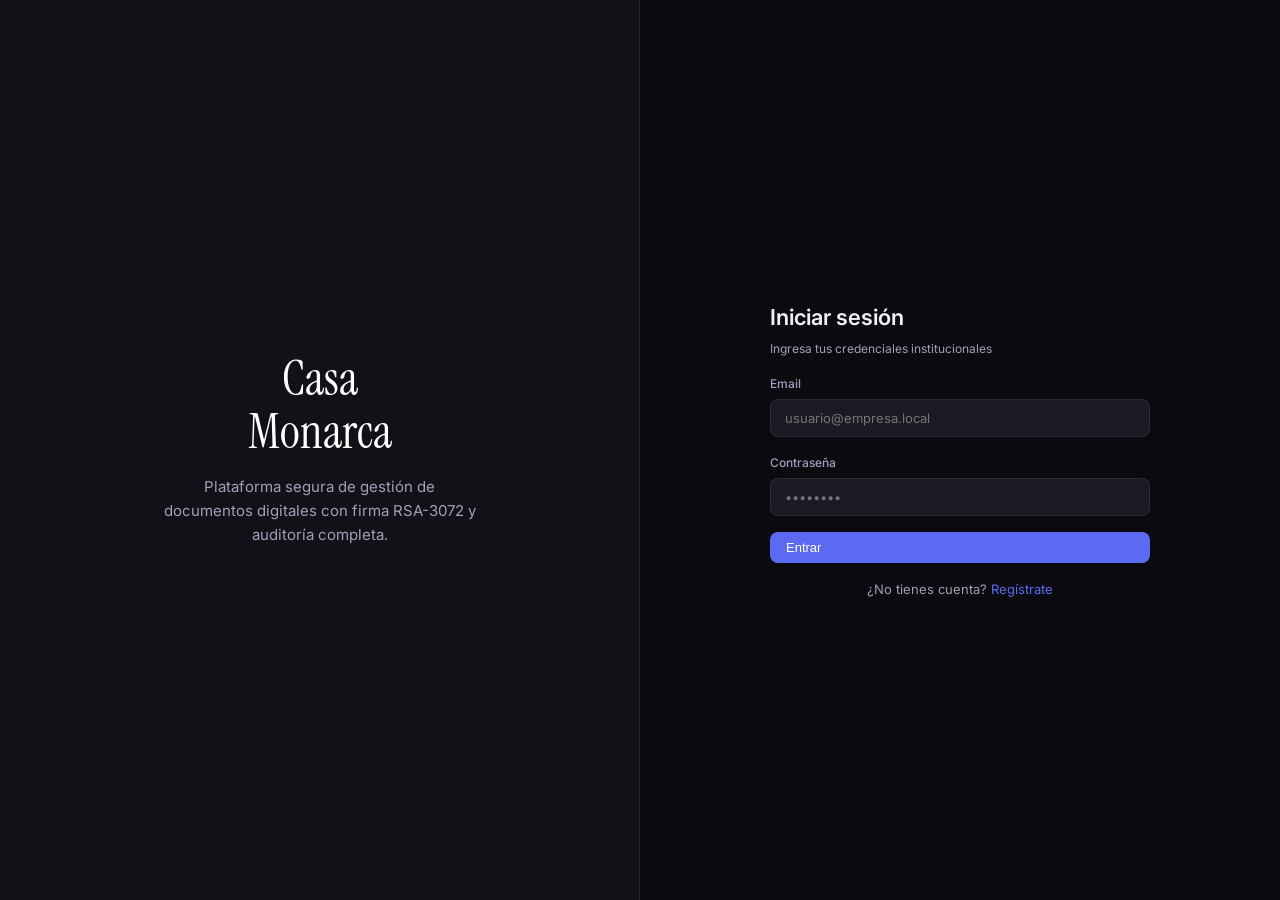
==== frontend/dashboard.html @ 6facdf74 "Initial commit: Casa Monarca v2 MVP - PHP 8.2 + MySQL + Docker + RSA-3072" ====
<!DOCTYPE html>
<html lang="es">
<head>
  <meta charset="UTF-8" />
  <meta name="viewport" content="width=device-width, initial-scale=1.0" />
  <title>Casa Monarca — Dashboard</title>
  <link rel="stylesheet" href="css/styles.css" />
</head>
<body>
<div class="dashboard-layout">
  <!-- SIDEBAR -->
  <aside class="sidebar">
    <div class="sidebar-logo">Casa <span>Monarca</span></div>
    <nav class="sidebar-nav">
      <div class="nav-item active" data-tab="resumen">📊 Resumen</div>
      <div class="nav-item" data-tab="borradores">📝 Borradores</div>
      <div class="nav-item" data-tab="emitidos">✅ Emitidos</div>
      <div class="nav-item" data-tab="revocados">🚫 Revocados</div>
      <div class="nav-item" data-tab="llaves" id="nav-llaves">🔑 Mis Llaves</div>
      <div class="nav-item" data-tab="usuarios" id="nav-usuarios">👥 Usuarios</div>
      <div class="nav-item" data-tab="bitacora" id="nav-bitacora">📋 Bitácora</div>
    </nav>
    <div class="sidebar-user">
      <strong id="user-nombre">Cargando...</strong>
      <span id="user-rol" class="badge" style="margin-top:4px;"></span>
      <br><br>
      <button class="btn btn-ghost btn-sm" id="logout-btn">Cerrar sesión</button>
    </div>
  </aside>

  <!-- MAIN -->
  <main class="main-content">

    <!-- RESUMEN -->
    <section class="tab-section active" id="tab-resumen">
      <div class="page-header">
        <h1 class="page-title">Resumen</h1>
        <p class="page-subtitle">Estado general de documentos</p>
      </div>
      <div class="stats-grid" id="stats-grid"></div>
      <div class="card">
        <h3 style="margin-bottom:16px;">Documentos recientes</h3>
        <div class="table-wrap" id="resumen-table"></div>
      </div>
    </section>

    <!-- BORRADORES -->
    <section class="tab-section" id="tab-borradores">
      <div class="page-header flex gap-4" style="align-items:center;">
        <div>
          <h1 class="page-title">Borradores</h1>
          <p class="page-subtitle">Crea, edita y emite documentos</p>
        </div>
        <button class="btn btn-primary ml-auto" id="btn-nuevo-doc">+ Nuevo documento</button>
      </div>
      <div class="card">
        <div class="table-wrap" id="borradores-table"></div>
      </div>
    </section>

    <!-- EMITIDOS -->
    <section class="tab-section" id="tab-emitidos">
      <div class="page-header flex gap-4" style="align-items:center;">
        <div>
          <h1 class="page-title">Emitidos</h1>
          <p class="page-subtitle">Documentos firmados digitalmente</p>
        </div>
        <input type="text" class="search-bar ml-auto" id="search-emitidos" placeholder="Buscar por folio o título..." />
      </div>
      <div class="card">
        <div class="table-wrap" id="emitidos-table"></div>
      </div>
    </section>

    <!-- REVOCADOS -->
    <section class="tab-section" id="tab-revocados">
      <div class="page-header">
        <h1 class="page-title">Revocados</h1>
        <p class="page-subtitle">Historial de documentos revocados</p>
      </div>
      <div class="card">
        <div class="table-wrap" id="revocados-table"></div>
      </div>
    </section>

    <!-- LLAVES -->
    <section class="tab-section" id="tab-llaves">
      <div class="page-header">
        <h1 class="page-title">Mis Llaves RSA</h1>
        <p class="page-subtitle">Gestión de llaves criptográficas</p>
      </div>
      <div class="card" id="llaves-info"></div>
    </section>

    <!-- USUARIOS (admin) -->
    <section class="tab-section" id="tab-usuarios">
      <div class="page-header">
        <h1 class="page-title">Gestión de Usuarios</h1>
        <p class="page-subtitle">Administra roles y accesos</p>
      </div>
      <div class="card">
        <div class="table-wrap" id="usuarios-table"></div>
      </div>
    </section>

    <!-- BITÁCORA -->
    <section class="tab-section" id="tab-bitacora">
      <div class="page-header">
        <h1 class="page-title">Bitácora de Auditoría</h1>
        <p class="page-subtitle">Registro completo de operaciones</p>
      </div>
      <div class="card">
        <div class="table-wrap" id="bitacora-table"></div>
      </div>
    </section>

  </main>
</div>

<!-- MODAL: Nuevo/Editar documento -->
<div class="modal-overlay hidden" id="modal-doc">
  <div class="modal">
    <h3 class="modal-title" id="modal-doc-title">Nuevo documento</h3>
    <div style="display:flex; flex-direction:column; gap:14px;">
      <input type="hidden" id="doc-id" />
      <div class="form-group">
        <label class="form-label">Título</label>
        <input class="form-input" id="doc-titulo" placeholder="Título del documento" />
      </div>
      <div class="form-group">
        <label class="form-label">Descripción</label>
        <input class="form-input" id="doc-desc" placeholder="Descripción breve" />
      </div>
      <div class="form-group">
        <label class="form-label">Contenido</label>
        <textarea class="form-textarea" id="doc-contenido" rows="4" placeholder="Contenido del documento..."></textarea>
      </div>
    </div>
    <div class="modal-actions">
      <button class="btn btn-ghost" id="modal-doc-cancel">Cancelar</button>
      <button class="btn btn-primary" id="modal-doc-save">Guardar</button>
    </div>
  </div>
</div>

<!-- MODAL: Confirmación genérica -->
<div class="modal-overlay hidden" id="modal-confirm">
  <div class="modal">
    <h3 class="modal-title" id="modal-confirm-title">¿Confirmar?</h3>
    <p id="modal-confirm-msg" class="text-muted"></p>
    <div id="modal-confirm-extra" style="margin-top:12px;"></div>
    <div class="modal-actions">
      <button class="btn btn-ghost" id="modal-confirm-cancel">Cancelar</button>
      <button class="btn btn-danger" id="modal-confirm-ok">Confirmar</button>
    </div>
  </div>
</div>

<!-- MODAL: Llaves -->
<div class="modal-overlay hidden" id="modal-token">
  <div class="modal">
    <h3 class="modal-title">Descargar llave privada</h3>
    <p class="text-muted">Se generará un token temporal válido 10 minutos de un solo uso.</p>
    <div class="modal-actions">
      <button class="btn btn-ghost" id="modal-token-cancel">Cancelar</button>
      <button class="btn btn-primary" id="modal-token-ok">Generar token y descargar</button>
    </div>
  </div>
</div>

<div id="toast-container"></div>

<script type="module">
import { auth, documentos, usuarios, claves, bitacora, toast, fmtDate, badgeEstado, badgeRol } from './js/api.js';

let currentUser = null;
let allDocs = [];

// ─── INIT ───
async function init() {
  try {
    const s = await auth.session();
    currentUser = s.data.usuario;
  } catch {
    window.location.href = 'index.html';
    return;
  }

  document.getElementById('user-nombre').textContent = currentUser.nombre;
  document.getElementById('user-rol').innerHTML = badgeRol(currentUser.rol);

  // Ocultar tabs según rol
  const isAdmin = currentUser.rol === 'administrador';
  const isSuperOrAdmin = ['administrador','supervisor'].includes(currentUser.rol);
  if (!isSuperOrAdmin) {
    document.getElementById('nav-llaves').classList.add('hidden');
    document.getElementById('nav-bitacora').classList.add('hidden');
  }
  if (!isAdmin) {
    document.getElementById('nav-usuarios').classList.add('hidden');
  }

  await loadDocs();
  loadResumen();
}

// ─── NAVEGACIÓN ───
document.querySelectorAll('.nav-item').forEach(item => {
  item.addEventListener('click', () => {
    document.querySelectorAll('.nav-item').forEach(n => n.classList.remove('active'));
    document.querySelectorAll('.tab-section').forEach(s => s.classList.remove('active'));
    item.classList.add('active');
    const tab = item.dataset.tab;
    document.getElementById('tab-' + tab).classList.add('active');
    if (tab === 'borradores') renderBorradores();
    if (tab === 'emitidos') renderEmitidos();
    if (tab === 'revocados') renderRevocados();
    if (tab === 'usuarios') loadUsuarios();
    if (tab === 'bitacora') loadBitacora();
    if (tab === 'llaves') loadLlaves();
  });
});

// ─── LOGOUT ───
document.getElementById('logout-btn').addEventListener('click', async () => {
  await auth.logout().catch(() => {});
  window.location.href = 'index.html';
});

// ─── DOCUMENTOS ───
async function loadDocs() {
  const res = await documentos.list();
  allDocs = res.data.documentos || [];
}

function renderBorradores() {
  const docs = allDocs.filter(d => d.estado === 'borrador');
  const canEdit = ['administrador','emisor'].includes(currentUser.rol);
  const canEmit = ['administrador','supervisor','emisor'].includes(currentUser.rol);
  const canRevoke = ['administrador','supervisor'].includes(currentUser.rol);
  const rows = docs.map(d => `
    <tr>
      <td>${d.folio}</td>
      <td>${d.titulo}</td>
      <td>${fmtDate(d.fecha_creacion)}</td>
      <td>
        ${canEdit ? `<button class="btn btn-ghost btn-sm" onclick="editDoc(${d.id})">Editar</button>` : ''}
        ${canEmit ? `<button class="btn btn-success btn-sm" onclick="emitirDoc(${d.id})">Emitir</button>` : ''}
        ${canEdit ? `<button class="btn btn-danger btn-sm" onclick="eliminarDoc(${d.id})">Eliminar</button>` : ''}
      </td>
    </tr>`).join('');
  document.getElementById('borradores-table').innerHTML = `
    <table><thead><tr><th>Folio</th><th>Título</th><th>Creado</th><th>Acciones</th></tr></thead>
    <tbody>${rows || '<tr><td colspan="4" style="text-align:center;color:var(--ink-400)">Sin borradores</td></tr>'}</tbody></table>`;
}

function renderEmitidos(filter = '') {
  let docs = allDocs.filter(d => d.estado === 'emitido');
  if (filter) docs = docs.filter(d => d.folio.includes(filter) || d.titulo.toLowerCase().includes(filter.toLowerCase()));
  const canRevoke = ['administrador','supervisor'].includes(currentUser.rol);
  const rows = docs.map(d => `
    <tr>
      <td>${d.folio}</td>
      <td>${d.titulo}</td>
      <td>${fmtDate(d.fecha_emision)}</td>
      <td>${d.creador_nombre || '—'}</td>
      <td>
        <a href="verificar.html?folio=${d.folio}" target="_blank" class="btn btn-ghost btn-sm">Ver</a>
        ${canRevoke ? `<button class="btn btn-danger btn-sm" onclick="revocarDoc(${d.id})">Revocar</button>` : ''}
      </td>
    </tr>`).join('');
  document.getElementById('emitidos-table').innerHTML = `
    <table><thead><tr><th>Folio</th><th>Título</th><th>Emitido</th><th>Por</th><th>Acciones</th></tr></thead>
    <tbody>${rows || '<tr><td colspan="5" style="text-align:center;color:var(--ink-400)">Sin documentos emitidos</td></tr>'}</tbody></table>`;
}

function renderRevocados() {
  const docs = allDocs.filter(d => d.estado === 'revocado');
  const rows = docs.map(d => `
    <tr>
      <td>${d.folio}</td>
      <td>${d.titulo}</td>
      <td>${fmtDate(d.fecha_revocacion)}</td>
      <td>${d.motivo_revocacion || '—'}</td>
    </tr>`).join('');
  document.getElementById('revocados-table').innerHTML = `
    <table><thead><tr><th>Folio</th><th>Título</th><th>Revocado</th><th>Motivo</th></tr></thead>
    <tbody>${rows || '<tr><td colspan="4" style="text-align:center;color:var(--ink-400)">Sin revocados</td></tr>'}</tbody></table>`;
}

function loadResumen() {
  const bor = allDocs.filter(d => d.estado === 'borrador').length;
  const emi = allDocs.filter(d => d.estado === 'emitido').length;
  const rev = allDocs.filter(d => d.estado === 'revocado').length;
  document.getElementById('stats-grid').innerHTML = `
    <div class="stat-card"><div class="stat-value">${allDocs.length}</div><div class="stat-label">Total documentos</div></div>
    <div class="stat-card"><div class="stat-value" style="color:var(--ink-200)">${bor}</div><div class="stat-label">Borradores</div></div>
    <div class="stat-card"><div class="stat-value" style="color:var(--success)">${emi}</div><div class="stat-label">Emitidos</div></div>
    <div class="stat-card"><div class="stat-value" style="color:var(--danger)">${rev}</div><div class="stat-label">Revocados</div></div>`;
  const rows = allDocs.slice(0,8).map(d => `
    <tr><td>${d.folio}</td><td>${d.titulo}</td><td>${badgeEstado(d.estado)}</td><td>${fmtDate(d.fecha_creacion)}</td></tr>`).join('');
  document.getElementById('resumen-table').innerHTML = `
    <table><thead><tr><th>Folio</th><th>Título</th><th>Estado</th><th>Fecha</th></tr></thead><tbody>${rows}</tbody></table>`;
}

// Búsqueda emitidos
document.getElementById('search-emitidos')?.addEventListener('input', e => renderEmitidos(e.target.value));

// ─── MODAL DOCUMENTO ───
document.getElementById('btn-nuevo-doc').addEventListener('click', () => openDocModal());
document.getElementById('modal-doc-cancel').addEventListener('click', () => document.getElementById('modal-doc').classList.add('hidden'));
document.getElementById('modal-doc-save').addEventListener('click', saveDoc);

function openDocModal(doc = null) {
  document.getElementById('modal-doc-title').textContent = doc ? 'Editar documento' : 'Nuevo documento';
  document.getElementById('doc-id').value = doc?.id || '';
  document.getElementById('doc-titulo').value = doc?.titulo || '';
  document.getElementById('doc-desc').value = doc?.descripcion || '';
  document.getElementById('doc-contenido').value = doc?.contenido || '';
  document.getElementById('modal-doc').classList.remove('hidden');
}

async function saveDoc() {
  const id = document.getElementById('doc-id').value;
  const data = {
    titulo: document.getElementById('doc-titulo').value,
    descripcion: document.getElementById('doc-desc').value,
    contenido: document.getElementById('doc-contenido').value,
  };
  if (!data.titulo) { toast('El título es requerido', 'error'); return; }
  try {
    if (id) { await documentos.update({ ...data, id: parseInt(id) }); toast('Documento actualizado', 'success'); }
    else    { await documentos.create(data); toast('Documento creado', 'success'); }
    document.getElementById('modal-doc').classList.add('hidden');
    await loadDocs(); renderBorradores();
  } catch (e) { toast(e.message, 'error'); }
}

window.editDoc = (id) => {
  const doc = allDocs.find(d => d.id == id);
  if (doc) openDocModal(doc);
};

window.emitirDoc = (id) => showConfirm('¿Emitir documento?', 'Esta acción firmará el documento digitalmente. No se puede deshacer.', async () => {
  try {
    await documentos.emitir(id);
    toast('Documento emitido', 'success');
    await loadDocs(); renderBorradores();
  } catch (e) { toast(e.message, 'error'); }
});

window.eliminarDoc = (id) => showConfirm('¿Eliminar borrador?', 'Esta acción es permanente.', async () => {
  try {
    await documentos.delete(id);
    toast('Documento eliminado', 'success');
    await loadDocs(); renderBorradores();
  } catch (e) { toast(e.message, 'error'); }
});

window.revocarDoc = (id) => {
  document.getElementById('modal-confirm-extra').innerHTML = `
    <div class="form-group">
      <label class="form-label">Motivo de revocación</label>
      <input class="form-input" id="motivo-input" placeholder="Motivo..." />
    </div>`;
  showConfirm('¿Revocar documento?', 'Ingresa el motivo de revocación:', async () => {
    const motivo = document.getElementById('motivo-input')?.value;
    if (!motivo) { toast('El motivo es requerido', 'error'); return; }
    try {
      await documentos.revocar(id, motivo);
      toast('Documento revocado', 'success');
      await loadDocs(); renderEmitidos();
    } catch (e) { toast(e.message, 'error'); }
  });
};

// ─── MODAL CONFIRMACIÓN ───
let confirmCallback = null;
function showConfirm(title, msg, cb) {
  document.getElementById('modal-confirm-title').textContent = title;
  document.getElementById('modal-confirm-msg').textContent = msg;
  document.getElementById('modal-confirm-extra').innerHTML = '';
  confirmCallback = cb;
  document.getElementById('modal-confirm').classList.remove('hidden');
}
document.getElementById('modal-confirm-cancel').addEventListener('click', () => {
  document.getElementById('modal-confirm').classList.add('hidden');
});
document.getElementById('modal-confirm-ok').addEventListener('click', async () => {
  if (confirmCallback) await confirmCallback();
  document.getElementById('modal-confirm').classList.add('hidden');
});

// ─── USUARIOS ───
async function loadUsuarios() {
  try {
    const res = await usuarios.list();
    const list = res.data.usuarios || [];
    const rows = list.map(u => `
      <tr>
        <td>${u.nombre}</td>
        <td>${u.email}</td>
        <td>${badgeRol(u.rol)}</td>
        <td><span class="badge ${u.activo ? 'badge-emitido' : 'badge-revocado'}">${u.activo ? 'Activo' : 'Inactivo'}</span></td>
        <td>
          <select class="form-select" style="width:140px;" onchange="cambiarRol(${u.id}, this.value)">
            ${['administrador','supervisor','emisor','verificador','consultor'].map(r => `<option value="${r}" ${u.rol===r?'selected':''}>${r}</option>`).join('')}
          </select>
          ${u.activo && u.id !== currentUser.id ? `<button class="btn btn-danger btn-sm" onclick="desactivarUser(${u.id})">Desactivar</button>` : ''}
          <button class="btn btn-ghost btn-sm" onclick="generarClaves(${u.id})">Gen. llaves</button>
        </td>
      </tr>`).join('');
    document.getElementById('usuarios-table').innerHTML = `
      <table><thead><tr><th>Nombre</th><th>Email</th><th>Rol</th><th>Estado</th><th>Acciones</th></tr></thead>
      <tbody>${rows || '<tr><td colspan="5" style="text-align:center">Sin usuarios</td></tr>'}</tbody></table>`;
  } catch (e) { toast(e.message, 'error'); }
}

window.cambiarRol = async (uid, rol) => {
  try { await usuarios.cambiarRol(uid, rol); toast('Rol actualizado', 'success'); }
  catch (e) { toast(e.message, 'error'); }
};
window.desactivarUser = (uid) => showConfirm('¿Desactivar usuario?', 'El usuario perderá acceso al sistema.', async () => {
  try { await usuarios.desactivar(uid); toast('Usuario desactivado', 'success'); loadUsuarios(); }
  catch (e) { toast(e.message, 'error'); }
});
window.generarClaves = (uid) => showConfirm('¿Generar llaves RSA-3072?', 'Esto reemplazará las llaves actuales del usuario.', async () => {
  try { await usuarios.generarClaves(uid); toast('Llaves generadas', 'success'); }
  catch (e) { toast(e.message, 'error'); }
});

// ─── LLAVES ───
async function loadLlaves() {
  try {
    const res = await claves.info();
    const c = res.data.clave;
    document.getElementById('llaves-info').innerHTML = `
      <h3 style="margin-bottom:16px;">Mi llave RSA-3072</h3>
      <table style="width:100%; font-size:13px;">
        <tr><td class="text-muted" style="padding:6px 0; width:40%">Fingerprint</td><td style="font-family:monospace; font-size:11px;">${c.fingerprint}</td></tr>
        <tr><td class="text-muted" style="padding:6px 0">Versión</td><td>${c.version}</td></tr>
        <tr><td class="text-muted" style="padding:6px 0">Estado</td><td><span class="badge ${c.activo ? 'badge-emitido' : 'badge-revocado'}">${c.activo ? 'Activa' : 'Revocada'}</span></td></tr>
        <tr><td class="text-muted" style="padding:6px 0">Generada</td><td>${fmtDate(c.created_at)}</td></tr>
        <tr><td class="text-muted" style="padding:6px 0">Descargas</td><td>${c.download_count}</td></tr>
        <tr><td class="text-muted" style="padding:6px 0">Última descarga</td><td>${fmtDate(c.last_downloaded_at)}</td></tr>
      </table>
      <div style="display:flex; gap:10px; margin-top:20px;">
        <button class="btn btn-primary" id="btn-dl-key">Descargar .key (privada)</button>
        <button class="btn btn-ghost" id="btn-dl-cer">Descargar .cer (pública)</button>
      </div>`;
    document.getElementById('btn-dl-key').addEventListener('click', () => descargarLlave('key'));
    document.getElementById('btn-dl-cer').addEventListener('click', () => descargarLlave('cer'));
  } catch (e) {
    document.getElementById('llaves-info').innerHTML = `<p class="text-muted">No tienes llaves generadas. Solicita al administrador.</p>`;
  }
}

async function descargarLlave(tipo) {
  try {
    const res = await claves.generarToken(tipo);
    const token = res.data.token;
    const url = claves.descargarUrl(token, tipo);
    const a = document.createElement('a');
    a.href = url; a.click();
    toast('Descarga iniciada', 'success');
  } catch (e) { toast(e.message, 'error'); }
}

// ─── BITÁCORA ───
async function loadBitacora() {
  try {
    const res = await bitacora.list(100);
    const list = res.data.registros || [];
    const rows = list.map(r => `
      <tr>
        <td>${fmtDate(r.fecha)}</td>
        <td>${r.usuario_nombre || '—'}</td>
        <td>${r.accion}</td>
        <td>${r.modulo}</td>
        <td><span class="badge ${r.resultado === 'success' ? 'badge-emitido' : 'badge-revocado'}">${r.resultado}</span></td>
        <td class="text-sm text-muted">${r.descripcion || '—'}</td>
      </tr>`).join('');
    document.getElementById('bitacora-table').innerHTML = `
      <table><thead><tr><th>Fecha</th><th>Usuario</th><th>Acción</th><th>Módulo</th><th>Resultado</th><th>Descripción</th></tr></thead>
      <tbody>${rows || '<tr><td colspan="6" style="text-align:center">Sin registros</td></tr>'}</tbody></table>`;
  } catch (e) { toast(e.message, 'error'); }
}

init();
</script>
</body>
</html>
---- frontend/css/styles.css ----
/* Casa Monarca v2 - Estilos */
/* Paleta: ink-950, blanco, grises profesionales */

@import url('https://fonts.googleapis.com/css2?family=Inter:wght@300;400;500;600;700&family=Instrument+Serif:ital@0;1&display=swap');

:root {
  --ink-950:    #0a0a0f;
  --ink-900:    #111118;
  --ink-800:    #1a1a24;
  --ink-700:    #252535;
  --ink-600:    #3a3a50;
  --ink-400:    #6b6b8a;
  --ink-200:    #a0a0b8;
  --ink-100:    #d0d0e0;
  --ink-50:     #f0f0f8;
  --white:      #ffffff;
  --accent:     #5b6af0;
  --accent-h:   #4a59e0;
  --success:    #22c55e;
  --warning:    #f59e0b;
  --danger:     #ef4444;
  --border:     rgba(255,255,255,0.08);
  --radius:     8px;
  --radius-lg:  12px;
  --shadow:     0 4px 24px rgba(0,0,0,0.4);
}

*, *::before, *::after { box-sizing: border-box; margin: 0; padding: 0; }

body {
  font-family: 'Inter', sans-serif;
  background: var(--ink-950);
  color: var(--ink-50);
  font-size: 14px;
  line-height: 1.6;
  min-height: 100vh;
}

/* ─── UTILIDADES ─── */
.hidden { display: none !important; }
.flex   { display: flex; }
.gap-2  { gap: 8px; }
.gap-4  { gap: 16px; }
.ml-auto { margin-left: auto; }
.text-sm { font-size: 12px; }
.text-muted { color: var(--ink-200); }
.font-serif { font-family: 'Instrument Serif', serif; }

/* ─── BADGES / PILLS ─── */
.badge {
  display: inline-flex; align-items: center;
  padding: 2px 10px; border-radius: 999px;
  font-size: 11px; font-weight: 600; letter-spacing: 0.03em;
}
.badge-borrador  { background: rgba(107,107,138,0.2); color: var(--ink-200); }
.badge-emitido   { background: rgba(34,197,94,0.15);  color: var(--success); }
.badge-revocado  { background: rgba(239,68,68,0.15);   color: var(--danger); }
.badge-admin     { background: rgba(91,106,240,0.2);   color: var(--accent); }
.badge-supervisor{ background: rgba(245,158,11,0.2);   color: var(--warning); }
.badge-emisor    { background: rgba(34,197,94,0.15);   color: var(--success); }
.badge-verificador { background: rgba(107,107,138,0.2); color: var(--ink-200); }
.badge-consultor { background: rgba(107,107,138,0.1);  color: var(--ink-400); }

/* ─── BOTONES ─── */
.btn {
  display: inline-flex; align-items: center; gap: 6px;
  padding: 8px 16px; border-radius: var(--radius);
  font-size: 13px; font-weight: 500; cursor: pointer;
  border: none; transition: all 0.15s ease;
  text-decoration: none; white-space: nowrap;
}
.btn:disabled { opacity: 0.5; cursor: not-allowed; }
.btn-primary  { background: var(--accent); color: var(--white); }
.btn-primary:hover:not(:disabled) { background: var(--accent-h); }
.btn-ghost    { background: transparent; color: var(--ink-100); border: 1px solid var(--border); }
.btn-ghost:hover:not(:disabled) { background: var(--ink-800); }
.btn-danger   { background: rgba(239,68,68,0.15); color: var(--danger); border: 1px solid rgba(239,68,68,0.3); }
.btn-danger:hover:not(:disabled) { background: rgba(239,68,68,0.25); }
.btn-success  { background: rgba(34,197,94,0.15); color: var(--success); border: 1px solid rgba(34,197,94,0.3); }
.btn-sm { padding: 5px 10px; font-size: 12px; }

/* ─── FORMULARIOS ─── */
.form-group { display: flex; flex-direction: column; gap: 6px; }
.form-label { font-size: 12px; font-weight: 500; color: var(--ink-200); }
.form-input, .form-select, .form-textarea {
  background: var(--ink-800); border: 1px solid var(--border);
  border-radius: var(--radius); padding: 10px 14px;
  color: var(--ink-50); font-family: inherit; font-size: 13px;
  outline: none; transition: border-color 0.15s;
  width: 100%;
}
.form-input:focus, .form-select:focus, .form-textarea:focus {
  border-color: var(--accent);
}
.form-textarea { resize: vertical; min-height: 80px; }

/* ─── TARJETAS ─── */
.card {
  background: var(--ink-900); border: 1px solid var(--border);
  border-radius: var(--radius-lg); padding: 20px;
}

/* ─── TABLAS ─── */
.table-wrap { overflow-x: auto; }
table { width: 100%; border-collapse: collapse; }
thead th {
  padding: 10px 14px; text-align: left;
  font-size: 11px; font-weight: 600; letter-spacing: 0.06em;
  text-transform: uppercase; color: var(--ink-400);
  border-bottom: 1px solid var(--border);
}
tbody td {
  padding: 12px 14px; border-bottom: 1px solid rgba(255,255,255,0.04);
  font-size: 13px;
}
tbody tr:hover td { background: rgba(255,255,255,0.02); }

/* ─── MODALES ─── */
.modal-overlay {
  position: fixed; inset: 0; z-index: 100;
  background: rgba(0,0,0,0.7); backdrop-filter: blur(4px);
  display: flex; align-items: center; justify-content: center;
  padding: 20px;
}
.modal {
  background: var(--ink-900); border: 1px solid var(--border);
  border-radius: var(--radius-lg); padding: 28px;
  width: 100%; max-width: 520px; box-shadow: var(--shadow);
}
.modal-title { font-size: 18px; font-weight: 600; margin-bottom: 16px; }
.modal-actions { display: flex; gap: 10px; justify-content: flex-end; margin-top: 20px; }

/* ─── TOAST ─── */
#toast-container {
  position: fixed; bottom: 24px; right: 24px;
  z-index: 200; display: flex; flex-direction: column; gap: 8px;
}
.toast {
  padding: 12px 18px; border-radius: var(--radius);
  font-size: 13px; font-weight: 500; max-width: 360px;
  animation: slideIn 0.2s ease;
  box-shadow: var(--shadow);
}
.toast-success { background: var(--ink-800); border-left: 3px solid var(--success); color: var(--success); }
.toast-error   { background: var(--ink-800); border-left: 3px solid var(--danger);  color: var(--danger); }
.toast-info    { background: var(--ink-800); border-left: 3px solid var(--accent);  color: var(--accent); }
@keyframes slideIn { from { transform: translateX(20px); opacity: 0; } to { transform: translateX(0); opacity: 1; } }

/* ─── LOGIN PAGE ─── */
.auth-page {
  min-height: 100vh; display: grid; grid-template-columns: 1fr 1fr;
}
.auth-brand {
  background: var(--ink-900); border-right: 1px solid var(--border);
  display: flex; flex-direction: column; justify-content: center;
  align-items: center; padding: 60px; text-align: center;
}
.auth-wordmark {
  font-family: 'Instrument Serif', serif; font-size: 48px;
  color: var(--white); line-height: 1.1; margin-bottom: 16px;
}
.auth-tagline { color: var(--ink-200); font-size: 15px; max-width: 320px; }
.auth-form-panel {
  display: flex; flex-direction: column; justify-content: center;
  align-items: center; padding: 60px;
}
.auth-form {
  width: 100%; max-width: 380px; display: flex; flex-direction: column; gap: 16px;
}
.auth-form h2 { font-size: 22px; font-weight: 600; margin-bottom: 4px; }
.auth-switch { color: var(--ink-200); font-size: 13px; text-align: center; }
.auth-switch a { color: var(--accent); text-decoration: none; }
.auth-switch a:hover { text-decoration: underline; }

/* ─── DASHBOARD ─── */
.dashboard-layout {
  display: grid; grid-template-columns: 240px 1fr; min-height: 100vh;
}
.sidebar {
  background: var(--ink-900); border-right: 1px solid var(--border);
  display: flex; flex-direction: column; padding: 24px 0;
  position: sticky; top: 0; height: 100vh; overflow-y: auto;
}
.sidebar-logo {
  font-family: 'Instrument Serif', serif; font-size: 22px;
  color: var(--white); padding: 0 20px 24px; border-bottom: 1px solid var(--border);
}
.sidebar-logo span { color: var(--accent); }
.sidebar-nav { flex: 1; padding: 16px 0; }
.nav-item {
  display: flex; align-items: center; gap: 10px;
  padding: 10px 20px; cursor: pointer;
  color: var(--ink-200); font-size: 13px; font-weight: 500;
  transition: all 0.1s; border-left: 3px solid transparent;
}
.nav-item:hover { color: var(--white); background: rgba(255,255,255,0.04); }
.nav-item.active { color: var(--white); border-left-color: var(--accent); background: rgba(91,106,240,0.08); }
.sidebar-user {
  padding: 16px 20px; border-top: 1px solid var(--border);
  font-size: 12px; color: var(--ink-200);
}
.sidebar-user strong { display: block; color: var(--white); font-size: 13px; }

.main-content { padding: 32px; overflow-y: auto; }
.page-header { margin-bottom: 24px; }
.page-title { font-size: 24px; font-weight: 700; }
.page-subtitle { color: var(--ink-200); margin-top: 4px; }

/* Stats */
.stats-grid { display: grid; grid-template-columns: repeat(auto-fit, minmax(160px, 1fr)); gap: 16px; margin-bottom: 28px; }
.stat-card { background: var(--ink-900); border: 1px solid var(--border); border-radius: var(--radius-lg); padding: 20px; }
.stat-value { font-size: 32px; font-weight: 700; }
.stat-label { color: var(--ink-200); font-size: 12px; margin-top: 4px; }

/* Tabs */
.tab-section { display: none; }
.tab-section.active { display: block; }

/* Search bar */
.search-bar {
  background: var(--ink-800); border: 1px solid var(--border);
  border-radius: var(--radius); padding: 8px 14px;
  color: var(--ink-50); font-family: inherit; font-size: 13px;
  outline: none; width: 260px;
}
.search-bar:focus { border-color: var(--accent); }

/* ─── VERIFICAR PAGE ─── */
.verify-page {
  min-height: 100vh; display: flex; align-items: center;
  justify-content: center; padding: 40px;
}
.verify-card {
  background: var(--ink-900); border: 1px solid var(--border);
  border-radius: var(--radius-lg); padding: 40px;
  width: 100%; max-width: 560px;
}
.verify-result { margin-top: 24px; padding: 20px; border-radius: var(--radius); }
.verify-result.valid   { background: rgba(34,197,94,0.08); border: 1px solid rgba(34,197,94,0.2); }
.verify-result.invalid { background: rgba(239,68,68,0.08); border: 1px solid rgba(239,68,68,0.2); }

/* Responsive */
@media (max-width: 768px) {
  .auth-page { grid-template-columns: 1fr; }
  .auth-brand { display: none; }
  .dashboard-layout { grid-template-columns: 1fr; }
  .sidebar { height: auto; position: relative; }
}
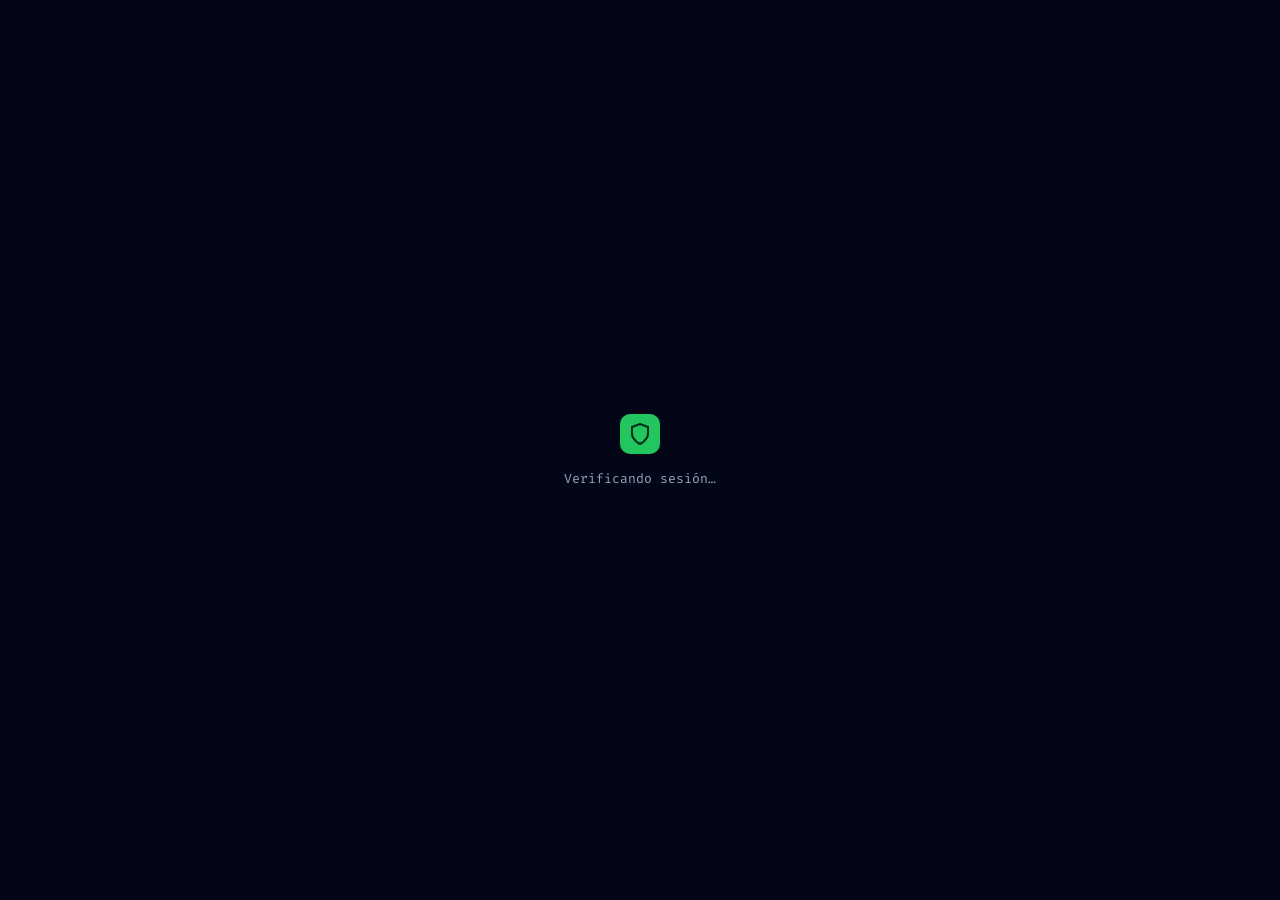
==== commit 188f24ce: "feat: Full Dark OLED platform UI with BIP39 key system integrated - index.html: redesigned login pag" ====
--- a/frontend/dashboard.html
+++ b/frontend/dashboard.html
@@ -1,492 +1,1319 @@
 <!DOCTYPE html>
 <html lang="es">
 <head>
-  <meta charset="UTF-8" />
-  <meta name="viewport" content="width=device-width, initial-scale=1.0" />
+  <meta charset="UTF-8">
+  <meta name="viewport" content="width=device-width, initial-scale=1.0">
   <title>Casa Monarca — Dashboard</title>
-  <link rel="stylesheet" href="css/styles.css" />
+  <link href="https://fonts.googleapis.com/css2?family=Fira+Code:wght@400;500;600;700&family=Fira+Sans:wght@300;400;500;600;700&display=swap" rel="stylesheet">
+  <style>
+    *, *::before, *::after { box-sizing: border-box; margin: 0; padding: 0; }
+    :root {
+      --bg:      #020617;
+      --surface: #0F172A;
+      --card:    #1E293B;
+      --card2:   #273549;
+      --border:  #334155;
+      --green:   #22C55E;
+      --green-d: #16A34A;
+      --green-bg:#052e16;
+      --blue:    #3B82F6;
+      --amber:   #F59E0B;
+      --red:     #EF4444;
+      --red-bg:  #2d0a0a;
+      --text:    #F8FAFC;
+      --muted:   #94A3B8;
+      --muted2:  #64748B;
+      --ff-head: 'Fira Code', monospace;
+      --ff-body: 'Fira Sans', sans-serif;
+      --sidebar: 240px;
+    }
+
+    body { background: var(--bg); color: var(--text); font-family: var(--ff-body); display: flex; min-height: 100vh; overflow-x: hidden; }
+
+    /* ── SIDEBAR ── */
+    .sidebar {
+      width: var(--sidebar);
+      background: var(--surface);
+      border-right: 1px solid var(--border);
+      display: flex;
+      flex-direction: column;
+      position: fixed;
+      top: 0; left: 0; bottom: 0;
+      z-index: 30;
+      transition: transform 0.3s;
+    }
+
+    .sidebar-brand {
+      padding: 20px 20px 16px;
+      border-bottom: 1px solid var(--border);
+      display: flex;
+      align-items: center;
+      gap: 10px;
+    }
+
+    .sidebar-brand-icon {
+      width: 34px; height: 34px;
+      background: var(--green);
+      border-radius: 8px;
+      display: flex; align-items: center; justify-content: center;
+      flex-shrink: 0;
+    }
+
+    .sidebar-brand-icon svg { width: 20px; height: 20px; color: #022c22; }
+
+    .sidebar-brand-name {
+      font-family: var(--ff-head);
+      font-size: 0.88rem;
+      font-weight: 600;
+      line-height: 1.2;
+    }
+
+    .sidebar-brand-name span { color: var(--green); }
+
+    .sidebar-nav { flex: 1; padding: 12px 10px; overflow-y: auto; }
+
+    .nav-section-title {
+      font-size: 0.68rem;
+      font-weight: 700;
+      color: var(--muted2);
+      letter-spacing: 0.1em;
+      text-transform: uppercase;
+      padding: 12px 10px 6px;
+    }
+
+    .nav-item {
+      display: flex;
+      align-items: center;
+      gap: 10px;
+      padding: 9px 10px;
+      border-radius: 8px;
+      cursor: pointer;
+      transition: background 0.15s, color 0.15s;
+      font-size: 0.88rem;
+      color: var(--muted);
+      user-select: none;
+      margin-bottom: 2px;
+    }
+
+    .nav-item:hover { background: var(--card); color: var(--text); }
+
+    .nav-item.active {
+      background: rgba(34,197,94,0.12);
+      color: var(--green);
+      font-weight: 600;
+    }
+
+    .nav-item svg { width: 17px; height: 17px; flex-shrink: 0; }
+
+    .nav-badge {
+      margin-left: auto;
+      background: var(--red);
+      color: white;
+      font-size: 0.68rem;
+      font-weight: 700;
+      padding: 1px 6px;
+      border-radius: 20px;
+      min-width: 20px;
+      text-align: center;
+    }
+
+    .sidebar-user {
+      padding: 14px 16px;
+      border-top: 1px solid var(--border);
+      display: flex;
+      align-items: center;
+      gap: 10px;
+    }
+
+    .user-avatar {
+      width: 32px; height: 32px;
+      background: var(--green);
+      border-radius: 50%;
+      display: flex; align-items: center; justify-content: center;
+      font-family: var(--ff-head);
+      font-size: 0.78rem;
+      font-weight: 700;
+      color: #022c22;
+      flex-shrink: 0;
+    }
+
+    .user-info { flex: 1; min-width: 0; }
+    .user-name { font-size: 0.82rem; font-weight: 600; white-space: nowrap; overflow: hidden; text-overflow: ellipsis; }
+    .user-role { font-size: 0.72rem; color: var(--muted); text-transform: capitalize; }
+
+    .btn-logout {
+      background: none; border: none; cursor: pointer;
+      color: var(--muted); padding: 4px;
+      border-radius: 6px;
+      transition: color 0.15s, background 0.15s;
+      display: flex;
+    }
+    .btn-logout:hover { color: var(--red); background: rgba(239,68,68,0.1); }
+    .btn-logout svg { width: 16px; height: 16px; }
+
+    /* ── MAIN ── */
+    .main {
+      margin-left: var(--sidebar);
+      flex: 1;
+      min-height: 100vh;
+      display: flex;
+      flex-direction: column;
+    }
+
+    /* ── TOPBAR ── */
+    .topbar {
+      padding: 16px 28px;
+      border-bottom: 1px solid var(--border);
+      display: flex;
+      align-items: center;
+      justify-content: space-between;
+      background: var(--bg);
+      position: sticky;
+      top: 0;
+      z-index: 20;
+    }
+
+    .topbar-title { font-family: var(--ff-head); font-size: 1rem; font-weight: 600; }
+    .topbar-subtitle { font-size: 0.78rem; color: var(--muted); margin-top: 1px; }
+
+    .topbar-actions { display: flex; align-items: center; gap: 10px; }
+
+    .btn {
+      display: inline-flex; align-items: center; gap: 7px;
+      border: none; border-radius: 8px;
+      padding: 8px 14px;
+      font-family: var(--ff-body); font-size: 0.85rem; font-weight: 600;
+      cursor: pointer; transition: all 0.15s;
+    }
+    .btn svg { width: 15px; height: 15px; }
+
+    .btn-primary { background: var(--green); color: #022c22; }
+    .btn-primary:hover { background: var(--green-d); }
+    .btn-secondary { background: var(--card); color: var(--text); border: 1px solid var(--border); }
+    .btn-secondary:hover { background: var(--card2); }
+    .btn-danger { background: rgba(239,68,68,0.12); color: var(--red); border: 1px solid rgba(239,68,68,0.25); }
+    .btn-danger:hover { background: rgba(239,68,68,0.22); }
+    .btn-sm { padding: 5px 10px; font-size: 0.78rem; }
+    .btn:disabled { opacity: 0.45; cursor: not-allowed; }
+
+    /* ── CONTENT ── */
+    .content { padding: 28px; flex: 1; }
+
+    /* ── VIEWS ── */
+    .view { display: none; }
+    .view.active { display: block; }
+
+    /* ── STAT CARDS ── */
+    .stats-grid { display: grid; grid-template-columns: repeat(4, 1fr); gap: 16px; margin-bottom: 24px; }
+
+    .stat-card {
+      background: var(--card);
+      border: 1px solid var(--border);
+      border-radius: 12px;
+      padding: 20px;
+      position: relative;
+      overflow: hidden;
+    }
+
+    .stat-card::before {
+      content: '';
+      position: absolute;
+      top: 0; left: 0; right: 0;
+      height: 2px;
+      background: var(--accent-color, var(--green));
+    }
+
+    .stat-label { font-size: 0.75rem; color: var(--muted); text-transform: uppercase; letter-spacing: 0.06em; font-weight: 600; margin-bottom: 10px; }
+    .stat-value { font-family: var(--ff-head); font-size: 1.9rem; font-weight: 700; line-height: 1; margin-bottom: 6px; }
+    .stat-change { font-size: 0.78rem; color: var(--muted); }
+    .stat-icon { position: absolute; top: 16px; right: 16px; opacity: 0.15; }
+    .stat-icon svg { width: 36px; height: 36px; }
+
+    /* ── TABLE ── */
+    .table-wrap {
+      background: var(--card);
+      border: 1px solid var(--border);
+      border-radius: 12px;
+      overflow: hidden;
+    }
+
+    .table-header {
+      padding: 16px 20px;
+      border-bottom: 1px solid var(--border);
+      display: flex;
+      align-items: center;
+      justify-content: space-between;
+      gap: 12px;
+    }
+
+    .table-title { font-family: var(--ff-head); font-size: 0.88rem; font-weight: 600; }
+
+    .search-input {
+      background: var(--surface);
+      border: 1px solid var(--border);
+      border-radius: 8px;
+      padding: 7px 12px;
+      color: var(--text);
+      font-family: var(--ff-body);
+      font-size: 0.85rem;
+      outline: none;
+      width: 220px;
+      transition: border-color 0.2s;
+    }
+    .search-input:focus { border-color: var(--green); }
+    .search-input::placeholder { color: var(--muted2); }
+
+    table { width: 100%; border-collapse: collapse; }
+    thead th {
+      padding: 10px 20px;
+      text-align: left;
+      font-size: 0.72rem;
+      font-weight: 700;
+      color: var(--muted);
+      text-transform: uppercase;
+      letter-spacing: 0.06em;
+      background: rgba(15,23,42,0.4);
+      border-bottom: 1px solid var(--border);
+      white-space: nowrap;
+    }
+    tbody tr { border-bottom: 1px solid rgba(51,65,85,0.5); transition: background 0.12s; }
+    tbody tr:last-child { border-bottom: none; }
+    tbody tr:hover { background: rgba(30,41,59,0.6); }
+    td { padding: 12px 20px; font-size: 0.85rem; vertical-align: middle; }
+
+    .folio-cell { font-family: var(--ff-head); font-size: 0.8rem; color: var(--muted); }
+
+    .badge {
+      display: inline-flex;
+      align-items: center;
+      padding: 3px 9px;
+      border-radius: 20px;
+      font-size: 0.72rem;
+      font-weight: 700;
+      letter-spacing: 0.02em;
+    }
+    .badge-emitido { background: rgba(34,197,94,0.12); color: var(--green); }
+    .badge-borrador { background: rgba(245,158,11,0.12); color: var(--amber); }
+    .badge-revocado { background: rgba(239,68,68,0.12); color: var(--red); }
+
+    .role-badge { background: rgba(59,130,246,0.12); color: var(--blue); }
+    .role-administrador { background: rgba(168,85,247,0.12); color: #C084FC; }
+    .role-supervisor { background: rgba(245,158,11,0.12); color: var(--amber); }
+    .role-emisor { background: rgba(34,197,94,0.12); color: var(--green); }
+    .role-verificador { background: rgba(59,130,246,0.12); color: var(--blue); }
+    .role-consultor { background: rgba(100,116,139,0.12); color: var(--muted); }
+
+    .actions-cell { display: flex; gap: 6px; align-items: center; }
+
+    .empty-state {
+      padding: 56px 20px;
+      text-align: center;
+      color: var(--muted);
+    }
+    .empty-state svg { width: 40px; height: 40px; margin: 0 auto 12px; opacity: 0.4; display: block; }
+    .empty-state p { font-size: 0.88rem; }
+
+    /* ── MODAL ── */
+    .modal-overlay {
+      display: none;
+      position: fixed;
+      inset: 0;
+      background: rgba(2,6,23,0.8);
+      z-index: 50;
+      align-items: center;
+      justify-content: center;
+      padding: 24px;
+    }
+    .modal-overlay.open { display: flex; }
+
+    .modal {
+      background: var(--card);
+      border: 1px solid var(--border);
+      border-radius: 16px;
+      width: 100%;
+      max-width: 520px;
+      max-height: 90vh;
+      overflow-y: auto;
+    }
+
+    .modal-head {
+      padding: 20px 24px 16px;
+      border-bottom: 1px solid var(--border);
+      display: flex;
+      align-items: center;
+      justify-content: space-between;
+    }
+    .modal-head h3 { font-family: var(--ff-head); font-size: 0.95rem; font-weight: 600; }
+
+    .btn-close {
+      background: none; border: none; color: var(--muted);
+      cursor: pointer; padding: 4px; border-radius: 6px;
+      display: flex; transition: color 0.15s, background 0.15s;
+    }
+    .btn-close:hover { color: var(--text); background: var(--card2); }
+    .btn-close svg { width: 18px; height: 18px; }
+
+    .modal-body { padding: 20px 24px; }
+    .modal-footer { padding: 14px 24px; border-top: 1px solid var(--border); display: flex; gap: 10px; justify-content: flex-end; }
+
+    .form-group { margin-bottom: 18px; }
+    .form-label { display: block; font-size: 0.78rem; font-weight: 600; color: var(--muted); margin-bottom: 8px; text-transform: uppercase; letter-spacing: 0.05em; }
+    .form-input, .form-textarea, .form-select {
+      width: 100%; background: var(--surface);
+      border: 1px solid var(--border); border-radius: 8px;
+      padding: 10px 14px; color: var(--text);
+      font-family: var(--ff-body); font-size: 0.9rem;
+      outline: none; transition: border-color 0.2s;
+    }
+    .form-textarea { resize: vertical; min-height: 100px; line-height: 1.5; }
+    .form-input:focus, .form-textarea:focus, .form-select:focus { border-color: var(--green); }
+    .form-select option { background: var(--surface); }
+
+    /* ── BIP39 PANEL EN MODAL ── */
+    .mnemonic-grid {
+      display: grid;
+      grid-template-columns: repeat(3, 1fr);
+      gap: 6px;
+      margin: 14px 0;
+    }
+    .mnemonic-word {
+      background: var(--surface);
+      border: 1px solid var(--border);
+      border-radius: 7px;
+      padding: 8px 10px;
+      display: flex;
+      align-items: center;
+      gap: 7px;
+      font-size: 0.82rem;
+    }
+    .mnemonic-num { color: var(--green); font-size: 0.7rem; font-weight: 700; min-width: 16px; font-family: var(--ff-head); }
+    .mnemonic-word-text { font-weight: 500; }
+
+    .alert {
+      border-radius: 8px;
+      padding: 11px 14px;
+      font-size: 0.83rem;
+      line-height: 1.5;
+      display: flex;
+      gap: 9px;
+      margin: 12px 0;
+    }
+    .alert svg { width: 16px; height: 16px; flex-shrink: 0; margin-top: 1px; }
+    .alert-warning { background: rgba(245,158,11,0.1); border: 1px solid rgba(245,158,11,0.25); color: #FCD34D; }
+    .alert-success { background: rgba(34,197,94,0.1); border: 1px solid rgba(34,197,94,0.25); color: #86EFAC; }
+    .alert-error   { background: rgba(239,68,68,0.1); border: 1px solid rgba(239,68,68,0.25); color: #FCA5A5; }
+    .alert-info    { background: rgba(59,130,246,0.1); border: 1px solid rgba(59,130,246,0.25); color: #93C5FD; }
+
+    /* ── BITÁCORA ── */
+    .log-row { display: flex; gap: 14px; padding: 12px 20px; border-bottom: 1px solid rgba(51,65,85,0.4); font-size: 0.83rem; }
+    .log-row:last-child { border-bottom: none; }
+    .log-dot { width: 8px; height: 8px; border-radius: 50%; margin-top: 4px; flex-shrink: 0; }
+    .log-dot-success { background: var(--green); }
+    .log-dot-failed  { background: var(--red); }
+    .log-meta { color: var(--muted); font-size: 0.75rem; margin-top: 2px; }
+
+    /* ── KEY PANEL ── */
+    .key-status-card {
+      background: var(--surface);
+      border: 1px solid var(--border);
+      border-radius: 10px;
+      padding: 16px;
+      margin-bottom: 16px;
+    }
+    .key-status-row { display: flex; justify-content: space-between; align-items: center; padding: 5px 0; font-size: 0.84rem; }
+    .key-status-label { color: var(--muted); }
+    .key-status-val { font-family: var(--ff-head); font-size: 0.75rem; color: var(--text); max-width: 200px; overflow: hidden; text-overflow: ellipsis; white-space: nowrap; }
+
+    .step-tabs { display: flex; gap: 0; border: 1px solid var(--border); border-radius: 8px; overflow: hidden; margin-bottom: 20px; }
+    .step-tab { flex: 1; padding: 9px; text-align: center; font-size: 0.8rem; font-weight: 600; cursor: pointer; background: transparent; border: none; color: var(--muted); transition: all 0.15s; }
+    .step-tab.active { background: var(--green); color: #022c22; }
+
+    .step-panel { display: none; }
+    .step-panel.active { display: block; }
+
+    /* ── SPINNER ── */
+    .spinner { display: inline-block; width: 14px; height: 14px; border: 2px solid rgba(255,255,255,0.2); border-top-color: currentColor; border-radius: 50%; animation: spin 0.6s linear infinite; vertical-align: middle; margin-right: 5px; }
+    @keyframes spin { to { transform: rotate(360deg); } }
+
+    /* ── TOAST ── */
+    #toast {
+      position: fixed; bottom: 24px; right: 24px;
+      background: var(--card); border: 1px solid var(--border);
+      border-radius: 10px; padding: 12px 18px;
+      font-size: 0.88rem; z-index: 100;
+      transform: translateY(80px); opacity: 0;
+      transition: all 0.3s; pointer-events: none;
+      max-width: 340px;
+      display: flex; gap: 10px; align-items: flex-start;
+    }
+    #toast.show { transform: translateY(0); opacity: 1; }
+    #toast svg { width: 16px; height: 16px; flex-shrink: 0; margin-top: 1px; }
+
+    /* ── LOADING OVERLAY ── */
+    #loading {
+      position: fixed; inset: 0;
+      background: var(--bg);
+      display: flex; flex-direction: column;
+      align-items: center; justify-content: center;
+      gap: 16px; z-index: 200;
+      transition: opacity 0.4s;
+    }
+    #loading.hidden { opacity: 0; pointer-events: none; }
+    .loading-icon { width: 40px; height: 40px; background: var(--green); border-radius: 10px; display: flex; align-items: center; justify-content: center; }
+    .loading-icon svg { width: 24px; height: 24px; color: #022c22; }
+    #loading p { font-size: 0.82rem; color: var(--muted); font-family: var(--ff-head); }
+
+    /* ── RESPONSIVE ── */
+    @media (max-width: 900px) {
+      .stats-grid { grid-template-columns: repeat(2, 1fr); }
+    }
+    @media (max-width: 600px) {
+      .sidebar { transform: translateX(-100%); }
+      .sidebar.open { transform: translateX(0); }
+      .main { margin-left: 0; }
+      .stats-grid { grid-template-columns: 1fr 1fr; }
+      .content { padding: 16px; }
+    }
+  </style>
 </head>
 <body>
-<div class="dashboard-layout">
-  <!-- SIDEBAR -->
-  <aside class="sidebar">
-    <div class="sidebar-logo">Casa <span>Monarca</span></div>
-    <nav class="sidebar-nav">
-      <div class="nav-item active" data-tab="resumen">📊 Resumen</div>
-      <div class="nav-item" data-tab="borradores">📝 Borradores</div>
-      <div class="nav-item" data-tab="emitidos">✅ Emitidos</div>
-      <div class="nav-item" data-tab="revocados">🚫 Revocados</div>
-      <div class="nav-item" data-tab="llaves" id="nav-llaves">🔑 Mis Llaves</div>
-      <div class="nav-item" data-tab="usuarios" id="nav-usuarios">👥 Usuarios</div>
-      <div class="nav-item" data-tab="bitacora" id="nav-bitacora">📋 Bitácora</div>
-    </nav>
-    <div class="sidebar-user">
-      <strong id="user-nombre">Cargando...</strong>
-      <span id="user-rol" class="badge" style="margin-top:4px;"></span>
-      <br><br>
-      <button class="btn btn-ghost btn-sm" id="logout-btn">Cerrar sesión</button>
-    </div>
-  </aside>
-
-  <!-- MAIN -->
-  <main class="main-content">
-
-    <!-- RESUMEN -->
-    <section class="tab-section active" id="tab-resumen">
-      <div class="page-header">
-        <h1 class="page-title">Resumen</h1>
-        <p class="page-subtitle">Estado general de documentos</p>
-      </div>
-      <div class="stats-grid" id="stats-grid"></div>
-      <div class="card">
-        <h3 style="margin-bottom:16px;">Documentos recientes</h3>
-        <div class="table-wrap" id="resumen-table"></div>
-      </div>
-    </section>
-
-    <!-- BORRADORES -->
-    <section class="tab-section" id="tab-borradores">
-      <div class="page-header flex gap-4" style="align-items:center;">
-        <div>
-          <h1 class="page-title">Borradores</h1>
-          <p class="page-subtitle">Crea, edita y emite documentos</p>
-        </div>
-        <button class="btn btn-primary ml-auto" id="btn-nuevo-doc">+ Nuevo documento</button>
-      </div>
-      <div class="card">
-        <div class="table-wrap" id="borradores-table"></div>
-      </div>
-    </section>
-
-    <!-- EMITIDOS -->
-    <section class="tab-section" id="tab-emitidos">
-      <div class="page-header flex gap-4" style="align-items:center;">
-        <div>
-          <h1 class="page-title">Emitidos</h1>
-          <p class="page-subtitle">Documentos firmados digitalmente</p>
-        </div>
-        <input type="text" class="search-bar ml-auto" id="search-emitidos" placeholder="Buscar por folio o título..." />
-      </div>
-      <div class="card">
-        <div class="table-wrap" id="emitidos-table"></div>
-      </div>
-    </section>
-
-    <!-- REVOCADOS -->
-    <section class="tab-section" id="tab-revocados">
-      <div class="page-header">
-        <h1 class="page-title">Revocados</h1>
-        <p class="page-subtitle">Historial de documentos revocados</p>
-      </div>
-      <div class="card">
-        <div class="table-wrap" id="revocados-table"></div>
-      </div>
-    </section>
-
-    <!-- LLAVES -->
-    <section class="tab-section" id="tab-llaves">
-      <div class="page-header">
-        <h1 class="page-title">Mis Llaves RSA</h1>
-        <p class="page-subtitle">Gestión de llaves criptográficas</p>
-      </div>
-      <div class="card" id="llaves-info"></div>
-    </section>
-
-    <!-- USUARIOS (admin) -->
-    <section class="tab-section" id="tab-usuarios">
-      <div class="page-header">
-        <h1 class="page-title">Gestión de Usuarios</h1>
-        <p class="page-subtitle">Administra roles y accesos</p>
-      </div>
-      <div class="card">
-        <div class="table-wrap" id="usuarios-table"></div>
-      </div>
-    </section>
-
-    <!-- BITÁCORA -->
-    <section class="tab-section" id="tab-bitacora">
-      <div class="page-header">
-        <h1 class="page-title">Bitácora de Auditoría</h1>
-        <p class="page-subtitle">Registro completo de operaciones</p>
-      </div>
-      <div class="card">
-        <div class="table-wrap" id="bitacora-table"></div>
-      </div>
-    </section>
-
-  </main>
+
+<!-- Loading -->
+<div id="loading">
+  <div class="loading-icon">
+    <svg viewBox="0 0 24 24" fill="none" stroke="currentColor" stroke-width="2" stroke-linecap="round" stroke-linejoin="round"><path d="M12 22s8-4 8-10V5l-8-3-8 3v7c0 6 8 10 8 10z"/></svg>
+  </div>
+  <p>Verificando sesión…</p>
 </div>
 
-<!-- MODAL: Nuevo/Editar documento -->
-<div class="modal-overlay hidden" id="modal-doc">
+<!-- Toast -->
+<div id="toast">
+  <svg id="toast-icon" viewBox="0 0 24 24" fill="none" stroke="currentColor" stroke-width="2" stroke-linecap="round" stroke-linejoin="round"></svg>
+  <span id="toast-msg"></span>
+</div>
+
+<!-- Sidebar -->
+<aside class="sidebar" id="sidebar">
+  <div class="sidebar-brand">
+    <div class="sidebar-brand-icon">
+      <svg viewBox="0 0 24 24" fill="none" stroke="currentColor" stroke-width="2" stroke-linecap="round" stroke-linejoin="round"><path d="M12 22s8-4 8-10V5l-8-3-8 3v7c0 6 8 10 8 10z"/></svg>
+    </div>
+    <div class="sidebar-brand-name">Casa <span>Monarca</span></div>
+  </div>
+
+  <nav class="sidebar-nav">
+    <div class="nav-section-title">Principal</div>
+
+    <div class="nav-item active" data-view="inicio" onclick="switchView('inicio')">
+      <svg viewBox="0 0 24 24" fill="none" stroke="currentColor" stroke-width="2" stroke-linecap="round" stroke-linejoin="round"><rect x="3" y="3" width="7" height="7"/><rect x="14" y="3" width="7" height="7"/><rect x="14" y="14" width="7" height="7"/><rect x="3" y="14" width="7" height="7"/></svg>
+      Inicio
+    </div>
+
+    <div class="nav-item" data-view="documentos" onclick="switchView('documentos')">
+      <svg viewBox="0 0 24 24" fill="none" stroke="currentColor" stroke-width="2" stroke-linecap="round" stroke-linejoin="round"><path d="M14 2H6a2 2 0 0 0-2 2v16a2 2 0 0 0 2 2h12a2 2 0 0 0 2-2V8z"/><polyline points="14 2 14 8 20 8"/></svg>
+      Documentos
+    </div>
+
+    <div class="nav-section-title" id="nav-section-admin" style="display:none">Administración</div>
+
+    <div class="nav-item" data-view="usuarios" id="nav-usuarios" style="display:none" onclick="switchView('usuarios')">
+      <svg viewBox="0 0 24 24" fill="none" stroke="currentColor" stroke-width="2" stroke-linecap="round" stroke-linejoin="round"><path d="M17 21v-2a4 4 0 0 0-4-4H5a4 4 0 0 0-4 4v2"/><circle cx="9" cy="7" r="4"/><path d="M23 21v-2a4 4 0 0 0-3-3.87"/><path d="M16 3.13a4 4 0 0 1 0 7.75"/></svg>
+      Usuarios
+    </div>
+
+    <div class="nav-item" data-view="bitacora" id="nav-bitacora" style="display:none" onclick="switchView('bitacora')">
+      <svg viewBox="0 0 24 24" fill="none" stroke="currentColor" stroke-width="2" stroke-linecap="round" stroke-linejoin="round"><path d="M2 3h6a4 4 0 0 1 4 4v14a3 3 0 0 0-3-3H2z"/><path d="M22 3h-6a4 4 0 0 0-4 4v14a3 3 0 0 1 3-3h7z"/></svg>
+      Bitácora
+    </div>
+
+    <div class="nav-section-title">Mi cuenta</div>
+
+    <div class="nav-item" data-view="llaves" onclick="switchView('llaves')">
+      <svg viewBox="0 0 24 24" fill="none" stroke="currentColor" stroke-width="2" stroke-linecap="round" stroke-linejoin="round"><path d="M21 2l-2 2m-7.61 7.61a5.5 5.5 0 1 1-7.778 7.778 5.5 5.5 0 0 1 7.777-7.777zm0 0L15.5 7.5m0 0l3 3L22 7l-3-3m-3.5 3.5L19 4"/></svg>
+      Mis Llaves
+    </div>
+
+    <a href="verificar.html" target="_blank" class="nav-item" style="text-decoration:none">
+      <svg viewBox="0 0 24 24" fill="none" stroke="currentColor" stroke-width="2" stroke-linecap="round" stroke-linejoin="round"><polyline points="9 11 12 14 22 4"/><path d="M21 12v7a2 2 0 0 1-2 2H5a2 2 0 0 1-2-2V5a2 2 0 0 1 2-2h11"/></svg>
+      Verificar Doc
+    </a>
+  </nav>
+
+  <div class="sidebar-user">
+    <div class="user-avatar" id="user-avatar">--</div>
+    <div class="user-info">
+      <div class="user-name" id="user-name">Cargando…</div>
+      <div class="user-role" id="user-role"></div>
+    </div>
+    <button class="btn-logout" onclick="logout()" title="Cerrar sesión">
+      <svg viewBox="0 0 24 24" fill="none" stroke="currentColor" stroke-width="2" stroke-linecap="round" stroke-linejoin="round"><path d="M9 21H5a2 2 0 0 1-2-2V5a2 2 0 0 1 2-2h4"/><polyline points="16 17 21 12 16 7"/><line x1="21" y1="12" x2="9" y2="12"/></svg>
+    </button>
+  </div>
+</aside>
+
+<!-- Main -->
+<main class="main">
+
+  <!-- Topbar -->
+  <div class="topbar">
+    <div>
+      <div class="topbar-title" id="topbar-title">Inicio</div>
+      <div class="topbar-subtitle" id="topbar-subtitle">Bienvenido a Casa Monarca</div>
+    </div>
+    <div class="topbar-actions" id="topbar-actions"></div>
+  </div>
+
+  <!-- Content -->
+  <div class="content">
+
+    <!-- ── VIEW: INICIO ── -->
+    <div class="view active" id="view-inicio">
+      <div class="stats-grid" id="stats-grid">
+        <div class="stat-card" style="--accent-color: var(--green)">
+          <div class="stat-icon"><svg viewBox="0 0 24 24" fill="none" stroke="currentColor" stroke-width="1.5"><path d="M14 2H6a2 2 0 0 0-2 2v16a2 2 0 0 0 2 2h12a2 2 0 0 0 2-2V8z"/><polyline points="14 2 14 8 20 8"/></svg></div>
+          <div class="stat-label">Emitidos</div>
+          <div class="stat-value" id="stat-emitidos">—</div>
+          <div class="stat-change">Documentos activos</div>
+        </div>
+        <div class="stat-card" style="--accent-color: var(--amber)">
+          <div class="stat-icon"><svg viewBox="0 0 24 24" fill="none" stroke="currentColor" stroke-width="1.5"><circle cx="12" cy="12" r="10"/><polyline points="12 6 12 12 16 14"/></svg></div>
+          <div class="stat-label">Borradores</div>
+          <div class="stat-value" id="stat-borradores">—</div>
+          <div class="stat-change">En proceso</div>
+        </div>
+        <div class="stat-card" style="--accent-color: var(--red)">
+          <div class="stat-icon"><svg viewBox="0 0 24 24" fill="none" stroke="currentColor" stroke-width="1.5"><circle cx="12" cy="12" r="10"/><line x1="4.93" y1="4.93" x2="19.07" y2="19.07"/></svg></div>
+          <div class="stat-label">Revocados</div>
+          <div class="stat-value" id="stat-revocados">—</div>
+          <div class="stat-change">Invalidados</div>
+        </div>
+        <div class="stat-card" style="--accent-color: var(--blue)" id="stat-card-usuarios">
+          <div class="stat-icon"><svg viewBox="0 0 24 24" fill="none" stroke="currentColor" stroke-width="1.5"><path d="M17 21v-2a4 4 0 0 0-4-4H5a4 4 0 0 0-4 4v2"/><circle cx="9" cy="7" r="4"/></svg></div>
+          <div class="stat-label">Usuarios</div>
+          <div class="stat-value" id="stat-usuarios">—</div>
+          <div class="stat-change">En el sistema</div>
+        </div>
+      </div>
+
+      <div class="table-wrap">
+        <div class="table-header">
+          <div class="table-title">Documentos recientes</div>
+          <button class="btn btn-primary btn-sm" onclick="switchView('documentos')">
+            <svg viewBox="0 0 24 24" fill="none" stroke="currentColor" stroke-width="2" stroke-linecap="round" stroke-linejoin="round"><line x1="12" y1="5" x2="12" y2="19"/><line x1="5" y1="12" x2="19" y2="12"/></svg>
+            Nuevo documento
+          </button>
+        </div>
+        <div id="recent-docs-table">
+          <div class="empty-state">
+            <svg viewBox="0 0 24 24" fill="none" stroke="currentColor" stroke-width="1.5"><path d="M14 2H6a2 2 0 0 0-2 2v16a2 2 0 0 0 2 2h12a2 2 0 0 0 2-2V8z"/><polyline points="14 2 14 8 20 8"/></svg>
+            <p>Cargando documentos…</p>
+          </div>
+        </div>
+      </div>
+    </div>
+
+    <!-- ── VIEW: DOCUMENTOS ── -->
+    <div class="view" id="view-documentos">
+      <div class="table-wrap">
+        <div class="table-header">
+          <div class="table-title">Todos los documentos</div>
+          <div style="display:flex;gap:8px;align-items:center">
+            <input class="search-input" placeholder="Buscar por título o folio…" id="doc-search" oninput="filtrarDocs()">
+            <button class="btn btn-primary btn-sm" onclick="openModalNuevoDoc()">
+              <svg viewBox="0 0 24 24" fill="none" stroke="currentColor" stroke-width="2" stroke-linecap="round" stroke-linejoin="round"><line x1="12" y1="5" x2="12" y2="19"/><line x1="5" y1="12" x2="19" y2="12"/></svg>
+              Nuevo
+            </button>
+          </div>
+        </div>
+        <div id="docs-table-container">
+          <div class="empty-state">
+            <svg viewBox="0 0 24 24" fill="none" stroke="currentColor" stroke-width="1.5"><path d="M14 2H6a2 2 0 0 0-2 2v16a2 2 0 0 0 2 2h12a2 2 0 0 0 2-2V8z"/></svg>
+            <p>Cargando…</p>
+          </div>
+        </div>
+      </div>
+    </div>
+
+    <!-- ── VIEW: USUARIOS ── -->
+    <div class="view" id="view-usuarios">
+      <div class="table-wrap">
+        <div class="table-header">
+          <div class="table-title">Gestión de usuarios</div>
+          <button class="btn btn-primary btn-sm" onclick="openModalNuevoUsuario()">
+            <svg viewBox="0 0 24 24" fill="none" stroke="currentColor" stroke-width="2" stroke-linecap="round" stroke-linejoin="round"><line x1="12" y1="5" x2="12" y2="19"/><line x1="5" y1="12" x2="19" y2="12"/></svg>
+            Nuevo usuario
+          </button>
+        </div>
+        <div id="usuarios-table-container">
+          <div class="empty-state"><svg viewBox="0 0 24 24" fill="none" stroke="currentColor" stroke-width="1.5"><path d="M17 21v-2a4 4 0 0 0-4-4H5a4 4 0 0 0-4 4v2"/><circle cx="9" cy="7" r="4"/></svg><p>Cargando…</p></div>
+        </div>
+      </div>
+    </div>
+
+    <!-- ── VIEW: BITÁCORA ── -->
+    <div class="view" id="view-bitacora">
+      <div class="table-wrap">
+        <div class="table-header">
+          <div class="table-title">Registro de actividad</div>
+          <button class="btn btn-secondary btn-sm" onclick="cargarBitacora()">
+            <svg viewBox="0 0 24 24" fill="none" stroke="currentColor" stroke-width="2" stroke-linecap="round" stroke-linejoin="round"><polyline points="23 4 23 10 17 10"/><path d="M20.49 15a9 9 0 1 1-.34-5.88"/></svg>
+            Actualizar
+          </button>
+        </div>
+        <div id="bitacora-container">
+          <div class="empty-state"><svg viewBox="0 0 24 24" fill="none" stroke="currentColor" stroke-width="1.5"><path d="M2 3h6a4 4 0 0 1 4 4v14a3 3 0 0 0-3-3H2z"/><path d="M22 3h-6a4 4 0 0 0-4 4v14a3 3 0 0 1 3-3h7z"/></svg><p>Cargando…</p></div>
+        </div>
+      </div>
+    </div>
+
+    <!-- ── VIEW: LLAVES ── -->
+    <div class="view" id="view-llaves">
+      <div style="max-width:560px">
+
+        <div class="key-status-card" id="key-info-card">
+          <div style="font-family:var(--ff-head);font-size:0.85rem;font-weight:600;margin-bottom:12px;color:var(--muted)">Estado de tu clave</div>
+          <div class="key-status-row">
+            <span class="key-status-label">Algoritmo</span>
+            <span class="badge badge-emitido" id="key-algo">—</span>
+          </div>
+          <div class="key-status-row">
+            <span class="key-status-label">Fingerprint</span>
+            <span class="key-status-val" id="key-fingerprint">—</span>
+          </div>
+          <div class="key-status-row">
+            <span class="key-status-label">Versión</span>
+            <span id="key-version" style="font-size:0.83rem">—</span>
+          </div>
+          <div class="key-status-row">
+            <span class="key-status-label">Registrada</span>
+            <span id="key-date" style="font-size:0.83rem;color:var(--muted)">—</span>
+          </div>
+        </div>
+
+        <div class="step-tabs">
+          <button class="step-tab active" onclick="switchKeyStep('generar')">Generar llaves</button>
+          <button class="step-tab" onclick="switchKeyStep('recuperar')">Recuperar</button>
+          <button class="step-tab" onclick="switchKeyStep('firmar')">Firmar doc</button>
+        </div>
+
+        <!-- GENERAR -->
+        <div class="step-panel active" id="key-step-generar">
+          <p style="color:var(--muted);font-size:0.88rem;line-height:1.6;margin-bottom:16px">
+            Se generarán <strong style="color:var(--text)">12 palabras únicas</strong> en tu navegador.
+            La clave privada nunca sale de tu dispositivo. Anótalas en papel antes de continuar.
+          </p>
+          <button class="btn btn-secondary" onclick="generarMnemonicUI()" style="width:100%;margin-bottom:0">Generar 12 palabras</button>
+
+          <div id="key-gen-result" style="display:none;margin-top:16px">
+            <div class="mnemonic-grid" id="key-mnemonic-grid"></div>
+            <div class="alert alert-warning">
+              <svg viewBox="0 0 24 24" fill="none" stroke="currentColor" stroke-width="2" stroke-linecap="round" stroke-linejoin="round"><path d="M10.29 3.86L1.82 18a2 2 0 0 0 1.71 3h16.94a2 2 0 0 0 1.71-3L13.71 3.86a2 2 0 0 0-3.42 0z"/><line x1="12" y1="9" x2="12" y2="13"/><line x1="12" y1="17" x2="12.01" y2="17"/></svg>
+              Escribe estas palabras en papel ahora. Si cierras la página sin anotarlas, se perderán.
+            </div>
+            <label style="display:flex;align-items:center;gap:8px;font-size:0.85rem;color:var(--muted);cursor:pointer;margin-bottom:12px;text-transform:none;letter-spacing:0">
+              <input type="checkbox" id="key-confirm" onchange="toggleBtnRegistrar()">
+              Confirmé que anoté mis 12 palabras en papel
+            </label>
+            <button class="btn btn-primary" id="btn-registrar-key" disabled onclick="registrarClaveUI()" style="width:100%">
+              Registrar clave pública en el servidor
+            </button>
+            <div id="key-gen-msg"></div>
+          </div>
+        </div>
+
+        <!-- RECUPERAR -->
+        <div class="step-panel" id="key-step-recuperar">
+          <p style="color:var(--muted);font-size:0.88rem;line-height:1.6;margin-bottom:16px">
+            Ingresa tus 12 palabras para regenerar tu clave y re-registrar la clave pública.
+          </p>
+          <div class="form-group">
+            <label class="form-label">Tus 12 palabras</label>
+            <textarea class="form-textarea" id="recover-words" placeholder="palabra1 palabra2 … palabra12" style="font-family:var(--ff-head);font-size:0.82rem;height:80px" autocomplete="off" autocorrect="off" autocapitalize="off" spellcheck="false"></textarea>
+          </div>
+          <button class="btn btn-primary" onclick="recuperarClaveUI()" style="width:100%">Recuperar y re-registrar</button>
+          <div id="key-recover-msg"></div>
+        </div>
+
+        <!-- FIRMAR -->
+        <div class="step-panel" id="key-step-firmar">
+          <p style="color:var(--muted);font-size:0.88rem;line-height:1.6;margin-bottom:16px">
+            El servidor recibe solo la firma. La clave privada nunca sale de tu navegador.
+          </p>
+          <div class="form-group">
+            <label class="form-label">ID del documento</label>
+            <input type="number" class="form-input" id="sign-doc-id" placeholder="Ej: 42">
+          </div>
+          <div class="form-group">
+            <label class="form-label">Tus 12 palabras</label>
+            <textarea class="form-textarea" id="sign-words" placeholder="palabra1 palabra2 … palabra12" style="font-family:var(--ff-head);font-size:0.82rem;height:80px" autocomplete="off" autocorrect="off" autocapitalize="off" spellcheck="false"></textarea>
+          </div>
+          <button class="btn btn-primary" onclick="firmarDocUI()" style="width:100%">Firmar y emitir documento</button>
+          <div id="key-sign-msg"></div>
+        </div>
+      </div>
+    </div>
+
+  </div><!-- /content -->
+</main>
+
+<!-- ── MODAL: NUEVO DOCUMENTO ── -->
+<div class="modal-overlay" id="modal-nuevo-doc">
   <div class="modal">
-    <h3 class="modal-title" id="modal-doc-title">Nuevo documento</h3>
-    <div style="display:flex; flex-direction:column; gap:14px;">
-      <input type="hidden" id="doc-id" />
+    <div class="modal-head">
+      <h3>Nuevo documento</h3>
+      <button class="btn-close" onclick="closeModal('modal-nuevo-doc')">
+        <svg viewBox="0 0 24 24" fill="none" stroke="currentColor" stroke-width="2" stroke-linecap="round" stroke-linejoin="round"><line x1="18" y1="6" x2="6" y2="18"/><line x1="6" y1="6" x2="18" y2="18"/></svg>
+      </button>
+    </div>
+    <div class="modal-body">
       <div class="form-group">
         <label class="form-label">Título</label>
-        <input class="form-input" id="doc-titulo" placeholder="Título del documento" />
+        <input type="text" class="form-input" id="nd-titulo" placeholder="Certificado de participación…">
       </div>
       <div class="form-group">
         <label class="form-label">Descripción</label>
-        <input class="form-input" id="doc-desc" placeholder="Descripción breve" />
+        <input type="text" class="form-input" id="nd-descripcion" placeholder="Breve descripción (opcional)">
       </div>
       <div class="form-group">
-        <label class="form-label">Contenido</label>
-        <textarea class="form-textarea" id="doc-contenido" rows="4" placeholder="Contenido del documento..."></textarea>
-      </div>
-    </div>
-    <div class="modal-actions">
-      <button class="btn btn-ghost" id="modal-doc-cancel">Cancelar</button>
-      <button class="btn btn-primary" id="modal-doc-save">Guardar</button>
+        <label class="form-label">Contenido del documento</label>
+        <textarea class="form-textarea" id="nd-contenido" placeholder="Texto completo del documento que será firmado…" style="min-height:140px"></textarea>
+      </div>
+    </div>
+    <div class="modal-footer">
+      <button class="btn btn-secondary" onclick="closeModal('modal-nuevo-doc')">Cancelar</button>
+      <button class="btn btn-primary" onclick="crearDocumento()">Crear documento</button>
     </div>
   </div>
 </div>
 
-<!-- MODAL: Confirmación genérica -->
-<div class="modal-overlay hidden" id="modal-confirm">
+<!-- ── MODAL: EMITIR (FIRMA) ── -->
+<div class="modal-overlay" id="modal-emitir">
   <div class="modal">
-    <h3 class="modal-title" id="modal-confirm-title">¿Confirmar?</h3>
-    <p id="modal-confirm-msg" class="text-muted"></p>
-    <div id="modal-confirm-extra" style="margin-top:12px;"></div>
-    <div class="modal-actions">
-      <button class="btn btn-ghost" id="modal-confirm-cancel">Cancelar</button>
-      <button class="btn btn-danger" id="modal-confirm-ok">Confirmar</button>
+    <div class="modal-head">
+      <h3>Firmar y emitir documento</h3>
+      <button class="btn-close" onclick="closeModal('modal-emitir')">
+        <svg viewBox="0 0 24 24" fill="none" stroke="currentColor" stroke-width="2" stroke-linecap="round" stroke-linejoin="round"><line x1="18" y1="6" x2="6" y2="18"/><line x1="6" y1="6" x2="18" y2="18"/></svg>
+      </button>
+    </div>
+    <div class="modal-body">
+      <div class="alert alert-info">
+        <svg viewBox="0 0 24 24" fill="none" stroke="currentColor" stroke-width="2" stroke-linecap="round" stroke-linejoin="round"><circle cx="12" cy="12" r="10"/><line x1="12" y1="8" x2="12" y2="12"/><line x1="12" y1="16" x2="12.01" y2="16"/></svg>
+        Tu clave privada se usa solo aquí y nunca sale de tu navegador. El servidor solo recibe la firma resultante.
+      </div>
+      <div id="emit-doc-info" style="background:var(--surface);border-radius:8px;padding:12px 14px;margin-bottom:16px;font-size:0.85rem">
+        <div style="color:var(--muted);font-size:0.75rem;margin-bottom:4px">DOCUMENTO A FIRMAR</div>
+        <div id="emit-doc-titulo" style="font-weight:600"></div>
+        <div id="emit-doc-folio" style="font-family:var(--ff-head);font-size:0.75rem;color:var(--muted);margin-top:2px"></div>
+      </div>
+      <div class="form-group">
+        <label class="form-label">Tus 12 palabras (frase BIP39)</label>
+        <textarea class="form-textarea" id="emit-words" placeholder="palabra1 palabra2 … palabra12" style="font-family:var(--ff-head);font-size:0.82rem;height:80px" autocomplete="off" autocorrect="off" autocapitalize="off" spellcheck="false"></textarea>
+      </div>
+      <div id="emit-msg"></div>
+    </div>
+    <div class="modal-footer">
+      <button class="btn btn-secondary" onclick="closeModal('modal-emitir')">Cancelar</button>
+      <button class="btn btn-primary" id="btn-emitir-confirmar" onclick="confirmarEmision()">
+        <svg viewBox="0 0 24 24" fill="none" stroke="currentColor" stroke-width="2" stroke-linecap="round" stroke-linejoin="round"><polyline points="9 11 12 14 22 4"/><path d="M21 12v7a2 2 0 0 1-2 2H5a2 2 0 0 1-2-2V5a2 2 0 0 1 2-2h11"/></svg>
+        Firmar y emitir
+      </button>
     </div>
   </div>
 </div>
 
-<!-- MODAL: Llaves -->
-<div class="modal-overlay hidden" id="modal-token">
+<!-- ── MODAL: REVOCAR ── -->
+<div class="modal-overlay" id="modal-revocar">
   <div class="modal">
-    <h3 class="modal-title">Descargar llave privada</h3>
-    <p class="text-muted">Se generará un token temporal válido 10 minutos de un solo uso.</p>
-    <div class="modal-actions">
-      <button class="btn btn-ghost" id="modal-token-cancel">Cancelar</button>
-      <button class="btn btn-primary" id="modal-token-ok">Generar token y descargar</button>
+    <div class="modal-head">
+      <h3>Revocar documento</h3>
+      <button class="btn-close" onclick="closeModal('modal-revocar')">
+        <svg viewBox="0 0 24 24" fill="none" stroke="currentColor" stroke-width="2" stroke-linecap="round" stroke-linejoin="round"><line x1="18" y1="6" x2="6" y2="18"/><line x1="6" y1="6" x2="18" y2="18"/></svg>
+      </button>
+    </div>
+    <div class="modal-body">
+      <div class="alert alert-error">
+        <svg viewBox="0 0 24 24" fill="none" stroke="currentColor" stroke-width="2" stroke-linecap="round" stroke-linejoin="round"><path d="M10.29 3.86L1.82 18a2 2 0 0 0 1.71 3h16.94a2 2 0 0 0 1.71-3L13.71 3.86a2 2 0 0 0-3.42 0z"/><line x1="12" y1="9" x2="12" y2="13"/><line x1="12" y1="17" x2="12.01" y2="17"/></svg>
+        Esta acción es irreversible. El documento quedará revocado y no podrá emitirse de nuevo.
+      </div>
+      <div class="form-group">
+        <label class="form-label">Motivo de revocación</label>
+        <textarea class="form-textarea" id="revoke-motivo" placeholder="Describe el motivo de la revocación…" style="min-height:90px"></textarea>
+      </div>
+    </div>
+    <div class="modal-footer">
+      <button class="btn btn-secondary" onclick="closeModal('modal-revocar')">Cancelar</button>
+      <button class="btn btn-danger" onclick="confirmarRevocacion()">Revocar documento</button>
     </div>
   </div>
 </div>
 
-<div id="toast-container"></div>
+<!-- ── MODAL: NUEVO USUARIO ── -->
+<div class="modal-overlay" id="modal-nuevo-usuario">
+  <div class="modal">
+    <div class="modal-head">
+      <h3>Nuevo usuario</h3>
+      <button class="btn-close" onclick="closeModal('modal-nuevo-usuario')">
+        <svg viewBox="0 0 24 24" fill="none" stroke="currentColor" stroke-width="2" stroke-linecap="round" stroke-linejoin="round"><line x1="18" y1="6" x2="6" y2="18"/><line x1="6" y1="6" x2="18" y2="18"/></svg>
+      </button>
+    </div>
+    <div class="modal-body">
+      <div class="form-group">
+        <label class="form-label">Nombre completo</label>
+        <input type="text" class="form-input" id="nu-nombre" placeholder="Juan García López">
+      </div>
+      <div class="form-group">
+        <label class="form-label">Correo electrónico</label>
+        <input type="email" class="form-input" id="nu-email" placeholder="usuario@institución.edu">
+      </div>
+      <div class="form-group">
+        <label class="form-label">Contraseña inicial</label>
+        <input type="password" class="form-input" id="nu-password" placeholder="Mínimo 8 caracteres">
+      </div>
+      <div class="form-group">
+        <label class="form-label">Rol</label>
+        <select class="form-select" id="nu-rol">
+          <option value="consultor">Consultor</option>
+          <option value="verificador">Verificador</option>
+          <option value="emisor">Emisor</option>
+          <option value="supervisor">Supervisor</option>
+          <option value="administrador">Administrador</option>
+        </select>
+      </div>
+    </div>
+    <div class="modal-footer">
+      <button class="btn btn-secondary" onclick="closeModal('modal-nuevo-usuario')">Cancelar</button>
+      <button class="btn btn-primary" onclick="crearUsuario()">Crear usuario</button>
+    </div>
+  </div>
+</div>
 
 <script type="module">
-import { auth, documentos, usuarios, claves, bitacora, toast, fmtDate, badgeEstado, badgeRol } from './js/api.js';
-
+import { auth, documentos as docsAPI, usuarios as usersAPI, claves as clavesAPI } from './js/api.js';
+import { generarMnemonic, validarMnemonic } from './js/bip39.js';
+import { derivarLlaves, registrarClavePublica, firmarDocumento } from './js/keymanager.js';
+
+// ── Estado global ──────────────────────────────────────────────────────────
 let currentUser = null;
 let allDocs = [];
-
-// ─── INIT ───
-async function init() {
+let docToEmit = null;
+let docToRevoke = null;
+let mnemonicGenerated = null;
+
+// ── Inicialización ─────────────────────────────────────────────────────────
+auth.session().then(res => {
+  currentUser = res.data.usuario;
+  setupUI();
+  cargarInicio();
+  hideLoading();
+}).catch(() => {
+  window.location.href = 'index.html';
+});
+
+function setupUI() {
+  const u = currentUser;
+  document.getElementById('user-name').textContent = u.nombre;
+  document.getElementById('user-role').textContent = u.rol;
+  document.getElementById('user-avatar').textContent = u.nombre.split(' ').map(w => w[0]).slice(0,2).join('').toUpperCase();
+
+  if (['administrador','supervisor'].includes(u.rol)) {
+    document.getElementById('nav-section-admin').style.display = '';
+    document.getElementById('nav-usuarios').style.display = '';
+    document.getElementById('nav-bitacora').style.display = '';
+  }
+}
+
+// ── Views ──────────────────────────────────────────────────────────────────
+const viewTitles = {
+  inicio:    ['Inicio', 'Panel principal'],
+  documentos:['Documentos', 'Gestión de documentos'],
+  usuarios:  ['Usuarios', 'Gestión de usuarios del sistema'],
+  bitacora:  ['Bitácora', 'Registro de actividad y auditoría'],
+  llaves:    ['Mis Llaves', 'Gestión de llaves criptográficas BIP39'],
+};
+
+window.switchView = (view) => {
+  document.querySelectorAll('.view').forEach(v => v.classList.remove('active'));
+  document.getElementById(`view-${view}`).classList.add('active');
+  document.querySelectorAll('.nav-item').forEach(n => n.classList.remove('active'));
+  document.querySelector(`.nav-item[data-view="${view}"]`)?.classList.add('active');
+  const [title, subtitle] = viewTitles[view] || [view, ''];
+  document.getElementById('topbar-title').textContent = title;
+  document.getElementById('topbar-subtitle').textContent = subtitle;
+
+  if (view === 'documentos') cargarDocumentos();
+  if (view === 'usuarios') cargarUsuarios();
+  if (view === 'bitacora') cargarBitacora();
+  if (view === 'llaves') cargarInfoClave();
+};
+
+// ── Inicio ─────────────────────────────────────────────────────────────────
+async function cargarInicio() {
   try {
-    const s = await auth.session();
-    currentUser = s.data.usuario;
-  } catch {
-    window.location.href = 'index.html';
+    const res = await docsAPI.list();
+    allDocs = res.data || [];
+    const emitidos  = allDocs.filter(d => d.estado === 'emitido').length;
+    const borradores= allDocs.filter(d => d.estado === 'borrador').length;
+    const revocados = allDocs.filter(d => d.estado === 'revocado').length;
+
+    document.getElementById('stat-emitidos').textContent   = emitidos;
+    document.getElementById('stat-borradores').textContent = borradores;
+    document.getElementById('stat-revocados').textContent  = revocados;
+
+    if (['administrador','supervisor'].includes(currentUser.rol)) {
+      const usrs = await usersAPI.list();
+      document.getElementById('stat-usuarios').textContent = (usrs.data || []).length;
+    } else {
+      document.getElementById('stat-card-usuarios').style.display = 'none';
+    }
+
+    renderDocTable('recent-docs-table', allDocs.slice(0, 8), true);
+  } catch(e) { console.error(e); }
+}
+
+// ── Documentos ─────────────────────────────────────────────────────────────
+async function cargarDocumentos() {
+  try {
+    const res = await docsAPI.list();
+    allDocs = res.data || [];
+    renderDocTable('docs-table-container', allDocs);
+  } catch(e) { console.error(e); }
+}
+
+window.filtrarDocs = () => {
+  const q = document.getElementById('doc-search').value.toLowerCase();
+  const filtered = allDocs.filter(d =>
+    d.titulo.toLowerCase().includes(q) || d.folio?.toLowerCase().includes(q)
+  );
+  renderDocTable('docs-table-container', filtered);
+};
+
+function renderDocTable(containerId, docs, minimal = false) {
+  const c = document.getElementById(containerId);
+  if (!docs.length) {
+    c.innerHTML = `<div class="empty-state"><svg viewBox="0 0 24 24" fill="none" stroke="currentColor" stroke-width="1.5"><path d="M14 2H6a2 2 0 0 0-2 2v16a2 2 0 0 0 2 2h12a2 2 0 0 0 2-2V8z"/><polyline points="14 2 14 8 20 8"/></svg><p>No hay documentos</p></div>`;
     return;
   }
 
-  document.getElementById('user-nombre').textContent = currentUser.nombre;
-  document.getElementById('user-rol').innerHTML = badgeRol(currentUser.rol);
-
-  // Ocultar tabs según rol
-  const isAdmin = currentUser.rol === 'administrador';
-  const isSuperOrAdmin = ['administrador','supervisor'].includes(currentUser.rol);
-  if (!isSuperOrAdmin) {
-    document.getElementById('nav-llaves').classList.add('hidden');
-    document.getElementById('nav-bitacora').classList.add('hidden');
+  const canEmit   = ['administrador','supervisor','emisor'].includes(currentUser.rol);
+  const canRevoke = ['administrador','supervisor'].includes(currentUser.rol);
+
+  c.innerHTML = `<table>
+    <thead><tr>
+      <th>Folio</th><th>Título</th><th>Estado</th><th>Creado</th>
+      ${!minimal ? '<th>Acciones</th>' : ''}
+    </tr></thead>
+    <tbody>
+      ${docs.map(d => `
+        <tr>
+          <td class="folio-cell">${d.folio || '—'}</td>
+          <td><strong>${escHtml(d.titulo)}</strong>${d.descripcion ? `<div style="font-size:0.76rem;color:var(--muted);margin-top:2px">${escHtml(d.descripcion.slice(0,60))}${d.descripcion.length>60?'…':''}</div>` : ''}</td>
+          <td><span class="badge badge-${d.estado}">${d.estado}</span></td>
+          <td style="color:var(--muted);font-size:0.8rem">${fmtDate(d.fecha_creacion)}</td>
+          ${!minimal ? `<td><div class="actions-cell">
+            ${d.estado === 'borrador' && canEmit ? `<button class="btn btn-primary btn-sm" onclick="openModalEmitir(${d.id},'${escHtml(d.titulo)}','${d.folio||''}')">
+              <svg viewBox="0 0 24 24" fill="none" stroke="currentColor" stroke-width="2" stroke-linecap="round" stroke-linejoin="round" style="width:13px;height:13px"><polyline points="9 11 12 14 22 4"/><path d="M21 12v7a2 2 0 0 1-2 2H5a2 2 0 0 1-2-2V5a2 2 0 0 1 2-2h11"/></svg>
+              Emitir
+            </button>` : ''}
+            ${d.estado === 'emitido' && canRevoke ? `<button class="btn btn-danger btn-sm" onclick="openModalRevocar(${d.id})">Revocar</button>` : ''}
+            ${d.estado === 'emitido' ? `<a href="verificar.html?folio=${d.folio}" target="_blank" class="btn btn-secondary btn-sm" style="text-decoration:none">Verificar</a>` : ''}
+          </div></td>` : ''}
+        </tr>`).join('')}
+    </tbody>
+  </table>`;
+}
+
+// ── Usuarios ───────────────────────────────────────────────────────────────
+async function cargarUsuarios() {
+  try {
+    const res = await usersAPI.list();
+    const users = res.data || [];
+    const c = document.getElementById('usuarios-table-container');
+    if (!users.length) { c.innerHTML = '<div class="empty-state"><p>Sin usuarios</p></div>'; return; }
+    c.innerHTML = `<table>
+      <thead><tr><th>Nombre</th><th>Email</th><th>Rol</th><th>Último acceso</th><th>Acciones</th></tr></thead>
+      <tbody>${users.map(u => `
+        <tr>
+          <td><strong>${escHtml(u.nombre)}</strong></td>
+          <td style="color:var(--muted);font-size:0.83rem">${escHtml(u.email)}</td>
+          <td><span class="badge role-${u.rol}">${u.rol}</span></td>
+          <td style="color:var(--muted);font-size:0.8rem">${u.ultimo_login ? fmtDate(u.ultimo_login) : 'Nunca'}</td>
+          <td><div class="actions-cell">
+            ${u.id !== currentUser.id ? `
+              <select class="form-select" style="padding:5px 10px;font-size:0.78rem;width:auto" onchange="cambiarRol(${u.id},this.value)" title="Cambiar rol">
+                ${['consultor','verificador','emisor','supervisor','administrador'].map(r => `<option value="${r}" ${u.rol===r?'selected':''}>${r}</option>`).join('')}
+              </select>
+              <button class="btn btn-danger btn-sm" onclick="desactivarUsuario(${u.id})">Desactivar</button>
+            ` : '<span style="font-size:0.78rem;color:var(--muted)">Tú</span>'}
+          </div></td>
+        </tr>`).join('')}
+      </tbody>
+    </table>`;
+  } catch(e) { console.error(e); }
+}
+
+// ── Bitácora ───────────────────────────────────────────────────────────────
+window.cargarBitacora = async () => {
+  try {
+    const res = await apiFetchRaw('/api/bitacora-list.php');
+    const logs = res.data || [];
+    const c = document.getElementById('bitacora-container');
+    if (!logs.length) { c.innerHTML = '<div class="empty-state"><p>Sin registros</p></div>'; return; }
+    c.innerHTML = logs.map(l => `
+      <div class="log-row">
+        <div class="log-dot log-dot-${l.resultado}"></div>
+        <div>
+          <div><strong>${l.accion}</strong> · <span style="color:var(--muted)">${l.modulo}</span> ${l.documento_folio ? `· <span style="font-family:var(--ff-head);font-size:0.75rem">${l.documento_folio}</span>` : ''}</div>
+          <div class="log-meta">${escHtml(l.descripcion||'')} · ${fmtDate(l.fecha)} · IP ${l.ip_address||'—'}</div>
+        </div>
+      </div>`).join('');
+  } catch(e) { console.error(e); }
+};
+
+// ── Claves / BIP39 ─────────────────────────────────────────────────────────
+async function cargarInfoClave() {
+  try {
+    const res = await apiFetchRaw('/api/claves-info.php');
+    const k = res.data;
+    if (k) {
+      document.getElementById('key-algo').textContent = k.algoritmo || 'ECDSA-P256';
+      document.getElementById('key-fingerprint').textContent = k.fingerprint || '—';
+      document.getElementById('key-version').textContent = `v${k.version}`;
+      document.getElementById('key-date').textContent = fmtDate(k.created_at);
+    } else {
+      document.getElementById('key-fingerprint').textContent = 'Sin clave registrada';
+    }
+  } catch(e) {}
+}
+
+window.switchKeyStep = (step) => {
+  document.querySelectorAll('.step-tab').forEach((t,i) => t.classList.toggle('active', ['generar','recuperar','firmar'][i] === step));
+  document.querySelectorAll('.step-panel').forEach(p => p.classList.remove('active'));
+  document.getElementById(`key-step-${step}`).classList.add('active');
+};
+
+window.generarMnemonicUI = async () => {
+  mnemonicGenerated = await generarMnemonic();
+  const palabras = mnemonicGenerated.split(' ');
+  document.getElementById('key-mnemonic-grid').innerHTML = palabras.map((p,i) => `
+    <div class="mnemonic-word">
+      <span class="mnemonic-num">${i+1}.</span>
+      <span class="mnemonic-word-text">${p}</span>
+    </div>`).join('');
+  document.getElementById('key-gen-result').style.display = 'block';
+  document.getElementById('key-confirm').checked = false;
+  document.getElementById('btn-registrar-key').disabled = true;
+};
+
+window.toggleBtnRegistrar = () => {
+  document.getElementById('btn-registrar-key').disabled = !document.getElementById('key-confirm').checked;
+};
+
+window.registrarClaveUI = async () => {
+  if (!mnemonicGenerated) return;
+  const btn = document.getElementById('btn-registrar-key');
+  btn.disabled = true;
+  btn.innerHTML = '<span class="spinner"></span>Registrando…';
+  try {
+    const { publicKeyHex } = await derivarLlaves(mnemonicGenerated);
+    await registrarClavePublica(publicKeyHex);
+    document.getElementById('key-gen-msg').innerHTML = `<div class="alert alert-success"><svg viewBox="0 0 24 24" fill="none" stroke="currentColor" stroke-width="2" stroke-linecap="round" stroke-linejoin="round"><polyline points="20 6 9 17 4 12"/></svg>Clave registrada. Ya puedes firmar documentos.</div>`;
+    cargarInfoClave();
+    toast('Clave pública registrada correctamente', 'success');
+  } catch(e) {
+    document.getElementById('key-gen-msg').innerHTML = `<div class="alert alert-error">${e.message}</div>`;
+    btn.disabled = false;
   }
-  if (!isAdmin) {
-    document.getElementById('nav-usuarios').classList.add('hidden');
+  btn.innerHTML = 'Registrar clave pública en el servidor';
+};
+
+window.recuperarClaveUI = async () => {
+  const words = document.getElementById('recover-words').value.trim();
+  if (!validarMnemonic(words)) {
+    document.getElementById('key-recover-msg').innerHTML = `<div class="alert alert-error" style="margin-top:12px">Mnemonic inválido. Verifica las 12 palabras.</div>`;
+    return;
   }
-
-  await loadDocs();
-  loadResumen();
+  try {
+    const { publicKeyHex } = await derivarLlaves(words);
+    await registrarClavePublica(publicKeyHex);
+    document.getElementById('key-recover-msg').innerHTML = `<div class="alert alert-success" style="margin-top:12px">Clave recuperada y registrada.</div>`;
+    cargarInfoClave();
+    toast('Clave recuperada', 'success');
+  } catch(e) {
+    document.getElementById('key-recover-msg').innerHTML = `<div class="alert alert-error" style="margin-top:12px">${e.message}</div>`;
+  }
+};
+
+window.firmarDocUI = async () => {
+  const docId = parseInt(document.getElementById('sign-doc-id').value);
+  const words  = document.getElementById('sign-words').value.trim();
+  if (!docId) return;
+  if (!validarMnemonic(words)) {
+    document.getElementById('key-sign-msg').innerHTML = `<div class="alert alert-error" style="margin-top:12px">Mnemonic inválido.</div>`;
+    return;
+  }
+  try {
+    await firmarDocumento(docId, words);
+    document.getElementById('sign-words').value = '';
+    document.getElementById('key-sign-msg').innerHTML = `<div class="alert alert-success" style="margin-top:12px">Documento emitido correctamente.</div>`;
+    toast('Documento firmado y emitido', 'success');
+    cargarInicio();
+  } catch(e) {
+    document.getElementById('key-sign-msg').innerHTML = `<div class="alert alert-error" style="margin-top:12px">${e.message}</div>`;
+  }
+};
+
+// ── Modales ────────────────────────────────────────────────────────────────
+window.openModalNuevoDoc  = () => openModal('modal-nuevo-doc');
+window.openModalNuevoUsuario = () => openModal('modal-nuevo-usuario');
+
+window.openModalEmitir = (id, titulo, folio) => {
+  docToEmit = id;
+  document.getElementById('emit-doc-titulo').textContent = titulo;
+  document.getElementById('emit-doc-folio').textContent  = folio;
+  document.getElementById('emit-words').value = '';
+  document.getElementById('emit-msg').innerHTML = '';
+  openModal('modal-emitir');
+};
+
+window.openModalRevocar = (id) => {
+  docToRevoke = id;
+  document.getElementById('revoke-motivo').value = '';
+  openModal('modal-revocar');
+};
+
+window.confirmarEmision = async () => {
+  const words = document.getElementById('emit-words').value.trim();
+  if (!validarMnemonic(words)) {
+    document.getElementById('emit-msg').innerHTML = `<div class="alert alert-error">Mnemonic inválido.</div>`;
+    return;
+  }
+  const btn = document.getElementById('btn-emitir-confirmar');
+  btn.disabled = true;
+  btn.innerHTML = '<span class="spinner"></span>Firmando…';
+  try {
+    await firmarDocumento(docToEmit, words);
+    document.getElementById('emit-words').value = '';
+    closeModal('modal-emitir');
+    toast('Documento firmado y emitido', 'success');
+    cargarDocumentos();
+    cargarInicio();
+  } catch(e) {
+    document.getElementById('emit-msg').innerHTML = `<div class="alert alert-error">${e.message}</div>`;
+    btn.disabled = false;
+  }
+  btn.innerHTML = '<svg viewBox="0 0 24 24" fill="none" stroke="currentColor" stroke-width="2" stroke-linecap="round" stroke-linejoin="round" style="width:15px;height:15px"><polyline points="9 11 12 14 22 4"/><path d="M21 12v7a2 2 0 0 1-2 2H5a2 2 0 0 1-2-2V5a2 2 0 0 1 2-2h11"/></svg>Firmar y emitir';
+};
+
+window.confirmarRevocacion = async () => {
+  const motivo = document.getElementById('revoke-motivo').value.trim();
+  if (!motivo) { toast('Ingresa un motivo de revocación', 'error'); return; }
+  try {
+    await docsAPI.revocar(docToRevoke, motivo);
+    closeModal('modal-revocar');
+    toast('Documento revocado', 'warning');
+    cargarDocumentos();
+    cargarInicio();
+  } catch(e) { toast(e.message, 'error'); }
+};
+
+window.crearDocumento = async () => {
+  const titulo    = document.getElementById('nd-titulo').value.trim();
+  const descripcion = document.getElementById('nd-descripcion').value.trim();
+  const contenido = document.getElementById('nd-contenido').value.trim();
+  if (!titulo || !contenido) { toast('Título y contenido son requeridos', 'error'); return; }
+  try {
+    await docsAPI.create({ titulo, descripcion, contenido });
+    closeModal('modal-nuevo-doc');
+    document.getElementById('nd-titulo').value = '';
+    document.getElementById('nd-descripcion').value = '';
+    document.getElementById('nd-contenido').value = '';
+    toast('Documento creado', 'success');
+    cargarDocumentos();
+    cargarInicio();
+  } catch(e) { toast(e.message, 'error'); }
+};
+
+window.crearUsuario = async () => {
+  const nombre   = document.getElementById('nu-nombre').value.trim();
+  const email    = document.getElementById('nu-email').value.trim();
+  const password = document.getElementById('nu-password').value;
+  const rol      = document.getElementById('nu-rol').value;
+  if (!nombre || !email || !password) { toast('Todos los campos son requeridos', 'error'); return; }
+  try {
+    await usersAPI.create(nombre, email, password, rol);
+    closeModal('modal-nuevo-usuario');
+    toast('Usuario creado', 'success');
+    cargarUsuarios();
+  } catch(e) { toast(e.message, 'error'); }
+};
+
+window.cambiarRol = async (id, rol) => {
+  try {
+    await usersAPI.cambiarRol(id, rol);
+    toast('Rol actualizado', 'success');
+  } catch(e) { toast(e.message, 'error'); }
+};
+
+window.desactivarUsuario = async (id) => {
+  if (!confirm('¿Desactivar este usuario?')) return;
+  try {
+    await usersAPI.desactivar(id);
+    toast('Usuario desactivado', 'warning');
+    cargarUsuarios();
+  } catch(e) { toast(e.message, 'error'); }
+};
+
+// ── Auth ───────────────────────────────────────────────────────────────────
+window.logout = async () => {
+  await auth.logout();
+  window.location.href = 'index.html';
+};
+
+// ── Helpers ────────────────────────────────────────────────────────────────
+function openModal(id)  { document.getElementById(id).classList.add('open'); }
+window.closeModal = (id) => { document.getElementById(id).classList.remove('open'); };
+
+function fmtDate(str) {
+  if (!str) return '—';
+  const d = new Date(str);
+  return d.toLocaleDateString('es-MX', { day:'2-digit', month:'short', year:'numeric' });
 }
 
-// ─── NAVEGACIÓN ───
-document.querySelectorAll('.nav-item').forEach(item => {
-  item.addEventListener('click', () => {
-    document.querySelectorAll('.nav-item').forEach(n => n.classList.remove('active'));
-    document.querySelectorAll('.tab-section').forEach(s => s.classList.remove('active'));
-    item.classList.add('active');
-    const tab = item.dataset.tab;
-    document.getElementById('tab-' + tab).classList.add('active');
-    if (tab === 'borradores') renderBorradores();
-    if (tab === 'emitidos') renderEmitidos();
-    if (tab === 'revocados') renderRevocados();
-    if (tab === 'usuarios') loadUsuarios();
-    if (tab === 'bitacora') loadBitacora();
-    if (tab === 'llaves') loadLlaves();
-  });
-});
-
-// ─── LOGOUT ───
-document.getElementById('logout-btn').addEventListener('click', async () => {
-  await auth.logout().catch(() => {});
-  window.location.href = 'index.html';
-});
-
-// ─── DOCUMENTOS ───
-async function loadDocs() {
-  const res = await documentos.list();
-  allDocs = res.data.documentos || [];
+function escHtml(s) {
+  return String(s).replace(/&/g,'&amp;').replace(/</g,'&lt;').replace(/>/g,'&gt;').replace(/"/g,'&quot;');
 }
 
-function renderBorradores() {
-  const docs = allDocs.filter(d => d.estado === 'borrador');
-  const canEdit = ['administrador','emisor'].includes(currentUser.rol);
-  const canEmit = ['administrador','supervisor','emisor'].includes(currentUser.rol);
-  const canRevoke = ['administrador','supervisor'].includes(currentUser.rol);
-  const rows = docs.map(d => `
-    <tr>
-      <td>${d.folio}</td>
-      <td>${d.titulo}</td>
-      <td>${fmtDate(d.fecha_creacion)}</td>
-      <td>
-        ${canEdit ? `<button class="btn btn-ghost btn-sm" onclick="editDoc(${d.id})">Editar</button>` : ''}
-        ${canEmit ? `<button class="btn btn-success btn-sm" onclick="emitirDoc(${d.id})">Emitir</button>` : ''}
-        ${canEdit ? `<button class="btn btn-danger btn-sm" onclick="eliminarDoc(${d.id})">Eliminar</button>` : ''}
-      </td>
-    </tr>`).join('');
-  document.getElementById('borradores-table').innerHTML = `
-    <table><thead><tr><th>Folio</th><th>Título</th><th>Creado</th><th>Acciones</th></tr></thead>
-    <tbody>${rows || '<tr><td colspan="4" style="text-align:center;color:var(--ink-400)">Sin borradores</td></tr>'}</tbody></table>`;
+function hideLoading() {
+  document.getElementById('loading').classList.add('hidden');
 }
 
-function renderEmitidos(filter = '') {
-  let docs = allDocs.filter(d => d.estado === 'emitido');
-  if (filter) docs = docs.filter(d => d.folio.includes(filter) || d.titulo.toLowerCase().includes(filter.toLowerCase()));
-  const canRevoke = ['administrador','supervisor'].includes(currentUser.rol);
-  const rows = docs.map(d => `
-    <tr>
-      <td>${d.folio}</td>
-      <td>${d.titulo}</td>
-      <td>${fmtDate(d.fecha_emision)}</td>
-      <td>${d.creador_nombre || '—'}</td>
-      <td>
-        <a href="verificar.html?folio=${d.folio}" target="_blank" class="btn btn-ghost btn-sm">Ver</a>
-        ${canRevoke ? `<button class="btn btn-danger btn-sm" onclick="revocarDoc(${d.id})">Revocar</button>` : ''}
-      </td>
-    </tr>`).join('');
-  document.getElementById('emitidos-table').innerHTML = `
-    <table><thead><tr><th>Folio</th><th>Título</th><th>Emitido</th><th>Por</th><th>Acciones</th></tr></thead>
-    <tbody>${rows || '<tr><td colspan="5" style="text-align:center;color:var(--ink-400)">Sin documentos emitidos</td></tr>'}</tbody></table>`;
+const toastIcons = {
+  success: '<polyline points="20 6 9 17 4 12"/>',
+  error:   '<circle cx="12" cy="12" r="10"/><line x1="15" y1="9" x2="9" y2="15"/><line x1="9" y1="9" x2="15" y2="15"/>',
+  warning: '<path d="M10.29 3.86L1.82 18a2 2 0 0 0 1.71 3h16.94a2 2 0 0 0 1.71-3L13.71 3.86a2 2 0 0 0-3.42 0z"/><line x1="12" y1="9" x2="12" y2="13"/><line x1="12" y1="17" x2="12.01" y2="17"/>',
+  info:    '<circle cx="12" cy="12" r="10"/><line x1="12" y1="8" x2="12" y2="12"/><line x1="12" y1="16" x2="12.01" y2="16"/>',
+};
+const toastColors = { success: '#22C55E', error: '#EF4444', warning: '#F59E0B', info: '#3B82F6' };
+let toastTimer;
+function toast(msg, type = 'info') {
+  const el  = document.getElementById('toast');
+  const ico = document.getElementById('toast-icon');
+  const txt = document.getElementById('toast-msg');
+  ico.innerHTML = toastIcons[type] || toastIcons.info;
+  ico.style.color = toastColors[type] || toastColors.info;
+  txt.textContent = msg;
+  el.classList.add('show');
+  clearTimeout(toastTimer);
+  toastTimer = setTimeout(() => el.classList.remove('show'), 3500);
 }
 
-function renderRevocados() {
-  const docs = allDocs.filter(d => d.estado === 'revocado');
-  const rows = docs.map(d => `
-    <tr>
-      <td>${d.folio}</td>
-      <td>${d.titulo}</td>
-      <td>${fmtDate(d.fecha_revocacion)}</td>
-      <td>${d.motivo_revocacion || '—'}</td>
-    </tr>`).join('');
-  document.getElementById('revocados-table').innerHTML = `
-    <table><thead><tr><th>Folio</th><th>Título</th><th>Revocado</th><th>Motivo</th></tr></thead>
-    <tbody>${rows || '<tr><td colspan="4" style="text-align:center;color:var(--ink-400)">Sin revocados</td></tr>'}</tbody></table>`;
+async function apiFetchRaw(path, options = {}) {
+  const res = await fetch(path, { credentials: 'include', headers: { 'Content-Type': 'application/json' }, ...options });
+  return res.json();
 }
 
-function loadResumen() {
-  const bor = allDocs.filter(d => d.estado === 'borrador').length;
-  const emi = allDocs.filter(d => d.estado === 'emitido').length;
-  const rev = allDocs.filter(d => d.estado === 'revocado').length;
-  document.getElementById('stats-grid').innerHTML = `
-    <div class="stat-card"><div class="stat-value">${allDocs.length}</div><div class="stat-label">Total documentos</div></div>
-    <div class="stat-card"><div class="stat-value" style="color:var(--ink-200)">${bor}</div><div class="stat-label">Borradores</div></div>
-    <div class="stat-card"><div class="stat-value" style="color:var(--success)">${emi}</div><div class="stat-label">Emitidos</div></div>
-    <div class="stat-card"><div class="stat-value" style="color:var(--danger)">${rev}</div><div class="stat-label">Revocados</div></div>`;
-  const rows = allDocs.slice(0,8).map(d => `
-    <tr><td>${d.folio}</td><td>${d.titulo}</td><td>${badgeEstado(d.estado)}</td><td>${fmtDate(d.fecha_creacion)}</td></tr>`).join('');
-  document.getElementById('resumen-table').innerHTML = `
-    <table><thead><tr><th>Folio</th><th>Título</th><th>Estado</th><th>Fecha</th></tr></thead><tbody>${rows}</tbody></table>`;
-}
-
-// Búsqueda emitidos
-document.getElementById('search-emitidos')?.addEventListener('input', e => renderEmitidos(e.target.value));
-
-// ─── MODAL DOCUMENTO ───
-document.getElementById('btn-nuevo-doc').addEventListener('click', () => openDocModal());
-document.getElementById('modal-doc-cancel').addEventListener('click', () => document.getElementById('modal-doc').classList.add('hidden'));
-document.getElementById('modal-doc-save').addEventListener('click', saveDoc);
-
-function openDocModal(doc = null) {
-  document.getElementById('modal-doc-title').textContent = doc ? 'Editar documento' : 'Nuevo documento';
-  document.getElementById('doc-id').value = doc?.id || '';
-  document.getElementById('doc-titulo').value = doc?.titulo || '';
-  document.getElementById('doc-desc').value = doc?.descripcion || '';
-  document.getElementById('doc-contenido').value = doc?.contenido || '';
-  document.getElementById('modal-doc').classList.remove('hidden');
-}
-
-async function saveDoc() {
-  const id = document.getElementById('doc-id').value;
-  const data = {
-    titulo: document.getElementById('doc-titulo').value,
-    descripcion: document.getElementById('doc-desc').value,
-    contenido: document.getElementById('doc-contenido').value,
-  };
-  if (!data.titulo) { toast('El título es requerido', 'error'); return; }
-  try {
-    if (id) { await documentos.update({ ...data, id: parseInt(id) }); toast('Documento actualizado', 'success'); }
-    else    { await documentos.create(data); toast('Documento creado', 'success'); }
-    document.getElementById('modal-doc').classList.add('hidden');
-    await loadDocs(); renderBorradores();
-  } catch (e) { toast(e.message, 'error'); }
-}
-
-window.editDoc = (id) => {
-  const doc = allDocs.find(d => d.id == id);
-  if (doc) openDocModal(doc);
-};
-
-window.emitirDoc = (id) => showConfirm('¿Emitir documento?', 'Esta acción firmará el documento digitalmente. No se puede deshacer.', async () => {
-  try {
-    await documentos.emitir(id);
-    toast('Documento emitido', 'success');
-    await loadDocs(); renderBorradores();
-  } catch (e) { toast(e.message, 'error'); }
-});
-
-window.eliminarDoc = (id) => showConfirm('¿Eliminar borrador?', 'Esta acción es permanente.', async () => {
-  try {
-    await documentos.delete(id);
-    toast('Documento eliminado', 'success');
-    await loadDocs(); renderBorradores();
-  } catch (e) { toast(e.message, 'error'); }
-});
-
-window.revocarDoc = (id) => {
-  document.getElementById('modal-confirm-extra').innerHTML = `
-    <div class="form-group">
-      <label class="form-label">Motivo de revocación</label>
-      <input class="form-input" id="motivo-input" placeholder="Motivo..." />
-    </div>`;
-  showConfirm('¿Revocar documento?', 'Ingresa el motivo de revocación:', async () => {
-    const motivo = document.getElementById('motivo-input')?.value;
-    if (!motivo) { toast('El motivo es requerido', 'error'); return; }
-    try {
-      await documentos.revocar(id, motivo);
-      toast('Documento revocado', 'success');
-      await loadDocs(); renderEmitidos();
-    } catch (e) { toast(e.message, 'error'); }
-  });
-};
-
-// ─── MODAL CONFIRMACIÓN ───
-let confirmCallback = null;
-function showConfirm(title, msg, cb) {
-  document.getElementById('modal-confirm-title').textContent = title;
-  document.getElementById('modal-confirm-msg').textContent = msg;
-  document.getElementById('modal-confirm-extra').innerHTML = '';
-  confirmCallback = cb;
-  document.getElementById('modal-confirm').classList.remove('hidden');
-}
-document.getElementById('modal-confirm-cancel').addEventListener('click', () => {
-  document.getElementById('modal-confirm').classList.add('hidden');
-});
-document.getElementById('modal-confirm-ok').addEventListener('click', async () => {
-  if (confirmCallback) await confirmCallback();
-  document.getElementById('modal-confirm').classList.add('hidden');
-});
-
-// ─── USUARIOS ───
-async function loadUsuarios() {
-  try {
-    const res = await usuarios.list();
-    const list = res.data.usuarios || [];
-    const rows = list.map(u => `
-      <tr>
-        <td>${u.nombre}</td>
-        <td>${u.email}</td>
-        <td>${badgeRol(u.rol)}</td>
-        <td><span class="badge ${u.activo ? 'badge-emitido' : 'badge-revocado'}">${u.activo ? 'Activo' : 'Inactivo'}</span></td>
-        <td>
-          <select class="form-select" style="width:140px;" onchange="cambiarRol(${u.id}, this.value)">
-            ${['administrador','supervisor','emisor','verificador','consultor'].map(r => `<option value="${r}" ${u.rol===r?'selected':''}>${r}</option>`).join('')}
-          </select>
-          ${u.activo && u.id !== currentUser.id ? `<button class="btn btn-danger btn-sm" onclick="desactivarUser(${u.id})">Desactivar</button>` : ''}
-          <button class="btn btn-ghost btn-sm" onclick="generarClaves(${u.id})">Gen. llaves</button>
-        </td>
-      </tr>`).join('');
-    document.getElementById('usuarios-table').innerHTML = `
-      <table><thead><tr><th>Nombre</th><th>Email</th><th>Rol</th><th>Estado</th><th>Acciones</th></tr></thead>
-      <tbody>${rows || '<tr><td colspan="5" style="text-align:center">Sin usuarios</td></tr>'}</tbody></table>`;
-  } catch (e) { toast(e.message, 'error'); }
-}
-
-window.cambiarRol = async (uid, rol) => {
-  try { await usuarios.cambiarRol(uid, rol); toast('Rol actualizado', 'success'); }
-  catch (e) { toast(e.message, 'error'); }
-};
-window.desactivarUser = (uid) => showConfirm('¿Desactivar usuario?', 'El usuario perderá acceso al sistema.', async () => {
-  try { await usuarios.desactivar(uid); toast('Usuario desactivado', 'success'); loadUsuarios(); }
-  catch (e) { toast(e.message, 'error'); }
-});
-window.generarClaves = (uid) => showConfirm('¿Generar llaves RSA-3072?', 'Esto reemplazará las llaves actuales del usuario.', async () => {
-  try { await usuarios.generarClaves(uid); toast('Llaves generadas', 'success'); }
-  catch (e) { toast(e.message, 'error'); }
-});
-
-// ─── LLAVES ───
-async function loadLlaves() {
-  try {
-    const res = await claves.info();
-    const c = res.data.clave;
-    document.getElementById('llaves-info').innerHTML = `
-      <h3 style="margin-bottom:16px;">Mi llave RSA-3072</h3>
-      <table style="width:100%; font-size:13px;">
-        <tr><td class="text-muted" style="padding:6px 0; width:40%">Fingerprint</td><td style="font-family:monospace; font-size:11px;">${c.fingerprint}</td></tr>
-        <tr><td class="text-muted" style="padding:6px 0">Versión</td><td>${c.version}</td></tr>
-        <tr><td class="text-muted" style="padding:6px 0">Estado</td><td><span class="badge ${c.activo ? 'badge-emitido' : 'badge-revocado'}">${c.activo ? 'Activa' : 'Revocada'}</span></td></tr>
-        <tr><td class="text-muted" style="padding:6px 0">Generada</td><td>${fmtDate(c.created_at)}</td></tr>
-        <tr><td class="text-muted" style="padding:6px 0">Descargas</td><td>${c.download_count}</td></tr>
-        <tr><td class="text-muted" style="padding:6px 0">Última descarga</td><td>${fmtDate(c.last_downloaded_at)}</td></tr>
-      </table>
-      <div style="display:flex; gap:10px; margin-top:20px;">
-        <button class="btn btn-primary" id="btn-dl-key">Descargar .key (privada)</button>
-        <button class="btn btn-ghost" id="btn-dl-cer">Descargar .cer (pública)</button>
-      </div>`;
-    document.getElementById('btn-dl-key').addEventListener('click', () => descargarLlave('key'));
-    document.getElementById('btn-dl-cer').addEventListener('click', () => descargarLlave('cer'));
-  } catch (e) {
-    document.getElementById('llaves-info').innerHTML = `<p class="text-muted">No tienes llaves generadas. Solicita al administrador.</p>`;
-  }
-}
-
-async function descargarLlave(tipo) {
-  try {
-    const res = await claves.generarToken(tipo);
-    const token = res.data.token;
-    const url = claves.descargarUrl(token, tipo);
-    const a = document.createElement('a');
-    a.href = url; a.click();
-    toast('Descarga iniciada', 'success');
-  } catch (e) { toast(e.message, 'error'); }
-}
-
-// ─── BITÁCORA ───
-async function loadBitacora() {
-  try {
-    const res = await bitacora.list(100);
-    const list = res.data.registros || [];
-    const rows = list.map(r => `
-      <tr>
-        <td>${fmtDate(r.fecha)}</td>
-        <td>${r.usuario_nombre || '—'}</td>
-        <td>${r.accion}</td>
-        <td>${r.modulo}</td>
-        <td><span class="badge ${r.resultado === 'success' ? 'badge-emitido' : 'badge-revocado'}">${r.resultado}</span></td>
-        <td class="text-sm text-muted">${r.descripcion || '—'}</td>
-      </tr>`).join('');
-    document.getElementById('bitacora-table').innerHTML = `
-      <table><thead><tr><th>Fecha</th><th>Usuario</th><th>Acción</th><th>Módulo</th><th>Resultado</th><th>Descripción</th></tr></thead>
-      <tbody>${rows || '<tr><td colspan="6" style="text-align:center">Sin registros</td></tr>'}</tbody></table>`;
-  } catch (e) { toast(e.message, 'error'); }
-}
-
-init();
+// Expose to window for onclick handlers in dynamic HTML
+window.cargarBitacora = cargarBitacora;
 </script>
 </body>
 </html>
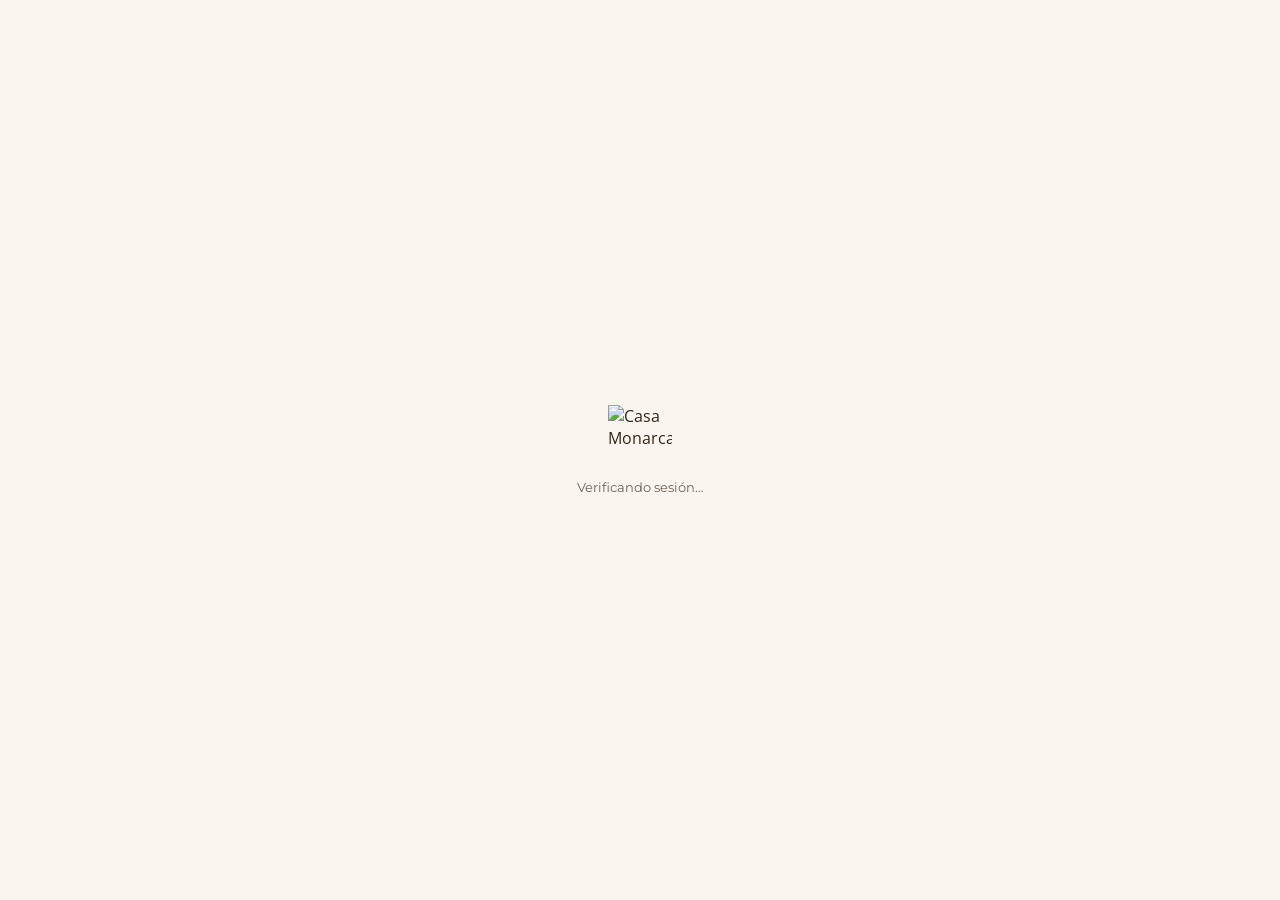
==== commit 1b412ac8: "feat: firmas múltiples secuenciales + remove Solicitar acceso - Multi-firma con orden estricto: tabl" ====
--- a/frontend/dashboard.html
+++ b/frontend/dashboard.html
@@ -4,27 +4,50 @@
   <meta charset="UTF-8">
   <meta name="viewport" content="width=device-width, initial-scale=1.0">
   <title>Casa Monarca — Dashboard</title>
-  <link href="https://fonts.googleapis.com/css2?family=Fira+Code:wght@400;500;600;700&family=Fira+Sans:wght@300;400;500;600;700&display=swap" rel="stylesheet">
+  <link href="https://fonts.googleapis.com/css2?family=Montserrat:wght@400;500;600;700;800&family=Open+Sans:wght@300;400;500;600;700&display=swap" rel="stylesheet">
   <style>
     *, *::before, *::after { box-sizing: border-box; margin: 0; padding: 0; }
     :root {
-      --bg:      #020617;
-      --surface: #0F172A;
-      --card:    #1E293B;
-      --card2:   #273549;
-      --border:  #334155;
-      --green:   #22C55E;
-      --green-d: #16A34A;
-      --green-bg:#052e16;
-      --blue:    #3B82F6;
-      --amber:   #F59E0B;
-      --red:     #EF4444;
-      --red-bg:  #2d0a0a;
-      --text:    #F8FAFC;
-      --muted:   #94A3B8;
-      --muted2:  #64748B;
-      --ff-head: 'Fira Code', monospace;
-      --ff-body: 'Fira Sans', sans-serif;
+      /* ── Paleta Casa Monarca ── */
+      /* Brand: naranja monarca (#fd580b se usa 130× en el tema oficial de la org). */
+      --orange:    #fd580b;
+      --orange-d:  #e44b04;
+      --orange-bg: #fff1e8;
+      --amber-cm:  #fbb122;
+
+      /* Canvas claro y cálido */
+      --bg:        #faf6ef;
+      --surface:   #ffffff;
+      --card:      #ffffff;
+      --card2:     #fbf6ee;
+      --border:    #e5ddd2;
+      --border-2:  #efe7d8;
+
+      /* Aliases: el código ya usa --green/--green-d como "color de acción primaria"
+         (botones, nav activo, focus). Apuntan al naranja monarca para no tocar todos
+         los selectores. El verde real vive en --success (badges de doc emitido, etc.). */
+      --green:     var(--orange);
+      --green-d:   var(--orange-d);
+      --green-bg:  var(--orange-bg);
+
+      /* Estados semánticos */
+      --success:   #54b551;
+      --success-d: #3d9939;
+      --success-bg:#e8f5e8;
+      --blue:      #1976d2;
+      --amber:     #fbb122;
+      --amber-bg:  #fff4dc;
+      --red:       #d92626;
+      --red-bg:    #fce6e6;
+
+      /* Texto cálido (cafés en lugar de negros puros) */
+      --text:    #32251c;
+      --muted:   #6d635a;
+      --muted2:  #998d80;
+
+      /* Tipografía oficial Casa Monarca */
+      --ff-head: 'Montserrat', sans-serif;
+      --ff-body: 'Open Sans', sans-serif;
       --sidebar: 240px;
     }
 
@@ -51,15 +74,10 @@
       gap: 10px;
     }
 
-    .sidebar-brand-icon {
-      width: 34px; height: 34px;
-      background: var(--green);
-      border-radius: 8px;
-      display: flex; align-items: center; justify-content: center;
+    .sidebar-brand-logo {
+      width: 38px; height: 32px;
       flex-shrink: 0;
     }
-
-    .sidebar-brand-icon svg { width: 20px; height: 20px; color: #022c22; }
 
     .sidebar-brand-name {
       font-family: var(--ff-head);
@@ -95,11 +113,11 @@
       margin-bottom: 2px;
     }
 
-    .nav-item:hover { background: var(--card); color: var(--text); }
+    .nav-item:hover { background: var(--card2); color: var(--text); }
 
     .nav-item.active {
-      background: rgba(34,197,94,0.12);
-      color: var(--green);
+      background: rgba(253,88,11,0.10);
+      color: var(--orange);
       font-weight: 600;
     }
 
@@ -117,6 +135,34 @@
       text-align: center;
     }
 
+    /* ── Drop zone para subir PDF ── */
+    .drop-zone {
+      border: 1.5px dashed var(--border);
+      border-radius: 10px;
+      padding: 24px 18px;
+      text-align: center;
+      cursor: pointer;
+      background: var(--surface);
+      transition: border-color .15s, background .15s;
+    }
+    .drop-zone:hover { border-color: var(--orange); background: rgba(253,88,11,0.05); }
+    .drop-zone.drag-over { border-color: var(--orange); background: rgba(253,88,11,0.10); border-style: solid; }
+    .drop-zone.has-file { padding: 14px 16px; text-align: left; }
+    .drop-zone.has-file #nd-drop-file { display: flex !important; align-items: center; gap: 12px; }
+
+    .tabs-mini {
+      display: flex; gap: 4px; padding: 0 20px 12px;
+      border-bottom: 1px solid var(--border);
+    }
+    .tab-mini {
+      background: transparent; border: none; color: var(--muted);
+      padding: 8px 14px; font-size: 0.84rem; cursor: pointer;
+      border-radius: 6px 6px 0 0; border-bottom: 2px solid transparent;
+      margin-bottom: -1px;
+    }
+    .tab-mini.active { color: var(--green); border-bottom-color: var(--green); }
+    .tab-mini:hover:not(.active) { color: var(--text); }
+
     .sidebar-user {
       padding: 14px 16px;
       border-top: 1px solid var(--border);
@@ -133,7 +179,7 @@
       font-family: var(--ff-head);
       font-size: 0.78rem;
       font-weight: 700;
-      color: #022c22;
+      color: #ffffff;
       flex-shrink: 0;
     }
 
@@ -187,7 +233,7 @@
     }
     .btn svg { width: 15px; height: 15px; }
 
-    .btn-primary { background: var(--green); color: #022c22; }
+    .btn-primary { background: var(--green); color: #ffffff; }
     .btn-primary:hover { background: var(--green-d); }
     .btn-secondary { background: var(--card); color: var(--text); border: 1px solid var(--border); }
     .btn-secondary:hover { background: var(--card2); }
@@ -272,11 +318,11 @@
       color: var(--muted);
       text-transform: uppercase;
       letter-spacing: 0.06em;
-      background: rgba(15,23,42,0.4);
+      background: var(--card2);
       border-bottom: 1px solid var(--border);
       white-space: nowrap;
     }
-    tbody tr { border-bottom: 1px solid rgba(51,65,85,0.5); transition: background 0.12s; }
+    tbody tr { border-bottom: 1px solid var(--border-2); transition: background 0.12s; }
     tbody tr:last-child { border-bottom: none; }
     tbody tr:hover { background: rgba(30,41,59,0.6); }
     td { padding: 12px 20px; font-size: 0.85rem; vertical-align: middle; }
@@ -292,16 +338,76 @@
       font-weight: 700;
       letter-spacing: 0.02em;
     }
-    .badge-emitido { background: rgba(34,197,94,0.12); color: var(--green); }
-    .badge-borrador { background: rgba(245,158,11,0.12); color: var(--amber); }
-    .badge-revocado { background: rgba(239,68,68,0.12); color: var(--red); }
+    .badge-emitido { background: rgba(84,181,81,0.14); color: var(--success-d); }
+    .badge-borrador { background: rgba(251,177,34,0.18); color: #b07a07; }
+    .badge-revocado { background: rgba(217,38,38,0.12); color: var(--red); }
+    .badge-en_firma { background: rgba(59,130,246,0.14); color: var(--blue); }
+
+    /* ── Cadena de firmantes ── */
+    .firma-chain {
+      display: flex;
+      align-items: stretch;
+      gap: 0;
+      flex-wrap: wrap;
+      padding: 6px 0;
+    }
+    .firma-step {
+      display: flex;
+      align-items: center;
+      gap: 8px;
+      background: var(--surface);
+      border: 1px solid var(--border);
+      border-radius: 999px;
+      padding: 6px 12px 6px 8px;
+      font-size: 0.78rem;
+      color: var(--text);
+      min-height: 32px;
+    }
+    .firma-step.firmado { background: rgba(84,181,81,0.10); border-color: rgba(84,181,81,0.35); color: var(--success-d); }
+    .firma-step.actual  { background: rgba(253,88,11,0.10); border-color: rgba(253,88,11,0.45); color: var(--orange-d); font-weight: 600; }
+    .firma-step.pendiente { color: var(--muted); }
+    .firma-step-num {
+      display: inline-flex; align-items: center; justify-content: center;
+      width: 22px; height: 22px; border-radius: 50%;
+      background: var(--card); border: 1px solid var(--border);
+      font-size: 0.72rem; font-weight: 700;
+    }
+    .firma-step.firmado .firma-step-num { background: var(--success-d); color: white; border-color: var(--success-d); }
+    .firma-step.actual  .firma-step-num { background: var(--orange); color: white; border-color: var(--orange); }
+    .firma-arrow {
+      display: inline-flex; align-items: center; padding: 0 4px;
+      color: var(--muted2); font-size: 0.85rem;
+    }
+
+    /* Selector de firmantes en modal nuevo doc */
+    .firmantes-builder {
+      display: flex; flex-direction: column; gap: 10px;
+      background: var(--surface); border: 1px solid var(--border);
+      border-radius: 8px; padding: 12px;
+    }
+    .firmantes-row { display: flex; gap: 8px; align-items: center; }
+    .firmantes-row select { flex: 1; }
+    .firmante-chip {
+      display: inline-flex; align-items: center; gap: 6px;
+      background: var(--card); border: 1px solid var(--border);
+      border-radius: 999px; padding: 4px 4px 4px 10px;
+      font-size: 0.8rem;
+    }
+    .firmante-chip .num { font-weight: 700; color: var(--orange); margin-right: 2px; }
+    .firmante-chip button {
+      background: transparent; border: none; cursor: pointer;
+      color: var(--muted); width: 22px; height: 22px; border-radius: 50%;
+      display: flex; align-items: center; justify-content: center;
+    }
+    .firmante-chip button:hover { background: var(--border); color: var(--text); }
+    .firmante-chip svg { width: 12px; height: 12px; }
 
     .role-badge { background: rgba(59,130,246,0.12); color: var(--blue); }
-    .role-administrador { background: rgba(168,85,247,0.12); color: #C084FC; }
-    .role-supervisor { background: rgba(245,158,11,0.12); color: var(--amber); }
-    .role-emisor { background: rgba(34,197,94,0.12); color: var(--green); }
-    .role-verificador { background: rgba(59,130,246,0.12); color: var(--blue); }
-    .role-consultor { background: rgba(100,116,139,0.12); color: var(--muted); }
+    .role-administrador { background: rgba(168,85,247,0.14); color: #7c3aed; }
+    .role-supervisor { background: rgba(251,177,34,0.18); color: #b07a07; }
+    .role-emisor { background: rgba(253,88,11,0.12); color: var(--orange-d); }
+    .role-verificador { background: rgba(25,118,210,0.12); color: var(--blue); }
+    .role-consultor { background: rgba(109,99,90,0.12); color: var(--muted); }
 
     .actions-cell { display: flex; gap: 6px; align-items: center; }
 
@@ -318,7 +424,8 @@
       display: none;
       position: fixed;
       inset: 0;
-      background: rgba(2,6,23,0.8);
+      background: rgba(50,37,28,0.55);
+      backdrop-filter: blur(2px);
       z-index: 50;
       align-items: center;
       justify-content: center;
@@ -399,18 +506,71 @@
       margin: 12px 0;
     }
     .alert svg { width: 16px; height: 16px; flex-shrink: 0; margin-top: 1px; }
-    .alert-warning { background: rgba(245,158,11,0.1); border: 1px solid rgba(245,158,11,0.25); color: #FCD34D; }
-    .alert-success { background: rgba(34,197,94,0.1); border: 1px solid rgba(34,197,94,0.25); color: #86EFAC; }
-    .alert-error   { background: rgba(239,68,68,0.1); border: 1px solid rgba(239,68,68,0.25); color: #FCA5A5; }
-    .alert-info    { background: rgba(59,130,246,0.1); border: 1px solid rgba(59,130,246,0.25); color: #93C5FD; }
+    .alert-warning { background: rgba(251,177,34,0.12); border: 1px solid rgba(251,177,34,0.4); color: #8a5a05; }
+    .alert-success { background: rgba(84,181,81,0.12); border: 1px solid rgba(84,181,81,0.4); color: #2e6b2c; }
+    .alert-error   { background: rgba(217,38,38,0.10); border: 1px solid rgba(217,38,38,0.35); color: #9c1c1c; }
+    .alert-info    { background: rgba(25,118,210,0.10); border: 1px solid rgba(25,118,210,0.35); color: #134c8a; }
 
     /* ── BITÁCORA ── */
-    .log-row { display: flex; gap: 14px; padding: 12px 20px; border-bottom: 1px solid rgba(51,65,85,0.4); font-size: 0.83rem; }
+    .log-row { display: flex; gap: 14px; padding: 12px 20px; border-bottom: 1px solid var(--border-2); font-size: 0.83rem; }
     .log-row:last-child { border-bottom: none; }
     .log-dot { width: 8px; height: 8px; border-radius: 50%; margin-top: 4px; flex-shrink: 0; }
     .log-dot-success { background: var(--green); }
     .log-dot-failed  { background: var(--red); }
     .log-meta { color: var(--muted); font-size: 0.75rem; margin-top: 2px; }
+
+    /* ── RESUMEN ── */
+    .resumen-grid { display: grid; grid-template-columns: repeat(4, 1fr); gap: 12px; margin-bottom: 20px; }
+    @media (max-width: 900px) { .resumen-grid { grid-template-columns: repeat(2,1fr); } }
+    .resumen-card {
+      background: var(--card); border: 1px solid var(--border); border-radius: 12px;
+      padding: 16px 18px; position: relative; overflow: hidden;
+    }
+    .resumen-card::before {
+      content: ''; position: absolute; top: 0; left: 0; right: 0; height: 3px;
+      background: var(--rc-color, var(--green));
+    }
+    .resumen-label { font-size: 0.72rem; font-weight: 700; color: var(--muted); letter-spacing: 0.07em; text-transform: uppercase; margin-bottom: 8px; }
+    .resumen-value { font-family: var(--ff-head); font-size: 2rem; font-weight: 700; line-height: 1; }
+    .resumen-sub { font-size: 0.75rem; color: var(--muted); margin-top: 4px; }
+    .resumen-sub strong { color: var(--text); }
+
+    .timeline { position: relative; padding-left: 24px; }
+    .timeline::before { content: ''; position: absolute; left: 7px; top: 8px; bottom: 8px; width: 1px; background: var(--border); }
+    .tl-item { position: relative; margin-bottom: 6px; }
+    .tl-dot {
+      position: absolute; left: -21px; top: 7px;
+      width: 10px; height: 10px; border-radius: 50%;
+      border: 2px solid var(--bg); flex-shrink: 0;
+    }
+    .tl-body {
+      background: var(--card); border: 1px solid var(--border);
+      border-radius: 8px; padding: 9px 14px;
+      display: flex; gap: 12px; align-items: flex-start;
+      font-size: 0.83rem; transition: border-color 0.15s;
+    }
+    .tl-body:hover { border-color: var(--muted2); }
+    .tl-main { flex: 1; min-width: 0; }
+    .tl-action { font-weight: 600; }
+    .tl-desc { color: var(--muted); font-size: 0.76rem; margin-top: 1px; white-space: nowrap; overflow: hidden; text-overflow: ellipsis; }
+    .tl-right { text-align: right; flex-shrink: 0; }
+    .tl-user { font-size: 0.78rem; font-weight: 500; }
+    .tl-date { font-size: 0.72rem; color: var(--muted2); margin-top: 2px; font-family: var(--ff-head); }
+
+    .filter-bar { display: flex; gap: 6px; flex-wrap: wrap; margin-bottom: 14px; }
+    .filter-chip {
+      padding: 4px 12px; border-radius: 20px; font-size: 0.76rem; font-weight: 600;
+      cursor: pointer; border: 1px solid var(--border); background: transparent;
+      color: var(--muted); transition: all 0.15s;
+    }
+    .filter-chip:hover { border-color: var(--muted); color: var(--text); }
+    .filter-chip.active { background: var(--card2); border-color: var(--muted); color: var(--text); }
+
+    .top-firmantes { display: flex; flex-direction: column; gap: 8px; }
+    .firmante-row { display: flex; align-items: center; gap: 10px; font-size: 0.84rem; }
+    .firmante-bar-wrap { flex: 1; background: var(--surface); border-radius: 4px; height: 6px; overflow: hidden; }
+    .firmante-bar { height: 100%; background: var(--green); border-radius: 4px; transition: width 0.5s; }
+    .firmante-count { font-family: var(--ff-head); font-size: 0.78rem; color: var(--muted); min-width: 24px; text-align: right; }
 
     /* ── KEY PANEL ── */
     .key-status-card {
@@ -426,10 +586,50 @@
 
     .step-tabs { display: flex; gap: 0; border: 1px solid var(--border); border-radius: 8px; overflow: hidden; margin-bottom: 20px; }
     .step-tab { flex: 1; padding: 9px; text-align: center; font-size: 0.8rem; font-weight: 600; cursor: pointer; background: transparent; border: none; color: var(--muted); transition: all 0.15s; }
-    .step-tab.active { background: var(--green); color: #022c22; }
+    .step-tab.active { background: var(--green); color: #ffffff; }
 
     .step-panel { display: none; }
     .step-panel.active { display: block; }
+
+    /* ── MNEMONIC INPUT GRID ── */
+    .mnemonic-input-grid {
+      display: grid;
+      grid-template-columns: repeat(3, 1fr);
+      gap: 8px;
+      margin-bottom: 16px;
+    }
+    .mnemonic-input-cell {
+      display: flex;
+      align-items: center;
+      gap: 6px;
+      background: var(--card);
+      border: 1px solid var(--border);
+      border-radius: 8px;
+      padding: 7px 10px;
+      transition: border-color 0.15s;
+    }
+    .mnemonic-input-cell:focus-within {
+      border-color: var(--green);
+      box-shadow: 0 0 0 3px rgba(253,88,11,0.18);
+    }
+    .mnemonic-input-cell .mnemonic-num {
+      font-family: var(--ff-head);
+      font-size: 0.68rem;
+      color: var(--green);
+      min-width: 16px;
+      flex-shrink: 0;
+    }
+    .mnemonic-input-cell input {
+      background: transparent;
+      border: none;
+      outline: none;
+      color: var(--text);
+      font-family: var(--ff-head);
+      font-size: 0.82rem;
+      width: 100%;
+      min-width: 0;
+    }
+    .mnemonic-input-cell input::placeholder { color: var(--muted2); }
 
     /* ── SPINNER ── */
     .spinner { display: inline-block; width: 14px; height: 14px; border: 2px solid rgba(255,255,255,0.2); border-top-color: currentColor; border-radius: 50%; animation: spin 0.6s linear infinite; vertical-align: middle; margin-right: 5px; }
@@ -460,7 +660,7 @@
     }
     #loading.hidden { opacity: 0; pointer-events: none; }
     .loading-icon { width: 40px; height: 40px; background: var(--green); border-radius: 10px; display: flex; align-items: center; justify-content: center; }
-    .loading-icon svg { width: 24px; height: 24px; color: #022c22; }
+    .loading-icon svg { width: 24px; height: 24px; color: #ffffff; }
     #loading p { font-size: 0.82rem; color: var(--muted); font-family: var(--ff-head); }
 
     /* ── RESPONSIVE ── */
@@ -480,9 +680,7 @@
 
 <!-- Loading -->
 <div id="loading">
-  <div class="loading-icon">
-    <svg viewBox="0 0 24 24" fill="none" stroke="currentColor" stroke-width="2" stroke-linecap="round" stroke-linejoin="round"><path d="M12 22s8-4 8-10V5l-8-3-8 3v7c0 6 8 10 8 10z"/></svg>
-  </div>
+  <img src="assets/logo.svg" alt="Casa Monarca" style="width:64px;height:54px;margin-bottom:4px">
   <p>Verificando sesión…</p>
 </div>
 
@@ -495,9 +693,7 @@
 <!-- Sidebar -->
 <aside class="sidebar" id="sidebar">
   <div class="sidebar-brand">
-    <div class="sidebar-brand-icon">
-      <svg viewBox="0 0 24 24" fill="none" stroke="currentColor" stroke-width="2" stroke-linecap="round" stroke-linejoin="round"><path d="M12 22s8-4 8-10V5l-8-3-8 3v7c0 6 8 10 8 10z"/></svg>
-    </div>
+    <img src="assets/logo.svg" alt="Casa Monarca" class="sidebar-brand-logo">
     <div class="sidebar-brand-name">Casa <span>Monarca</span></div>
   </div>
 
@@ -518,7 +714,12 @@
 
     <div class="nav-item" data-view="usuarios" id="nav-usuarios" style="display:none" onclick="switchView('usuarios')">
       <svg viewBox="0 0 24 24" fill="none" stroke="currentColor" stroke-width="2" stroke-linecap="round" stroke-linejoin="round"><path d="M17 21v-2a4 4 0 0 0-4-4H5a4 4 0 0 0-4 4v2"/><circle cx="9" cy="7" r="4"/><path d="M23 21v-2a4 4 0 0 0-3-3.87"/><path d="M16 3.13a4 4 0 0 1 0 7.75"/></svg>
-      Usuarios
+      <span style="flex:1">Usuarios</span>
+    </div>
+
+    <div class="nav-item" data-view="resumen" id="nav-resumen" style="display:none" onclick="switchView('resumen')">
+      <svg viewBox="0 0 24 24" fill="none" stroke="currentColor" stroke-width="2" stroke-linecap="round" stroke-linejoin="round"><line x1="18" y1="20" x2="18" y2="10"/><line x1="12" y1="20" x2="12" y2="4"/><line x1="6" y1="20" x2="6" y2="14"/></svg>
+      Resumen
     </div>
 
     <div class="nav-item" data-view="bitacora" id="nav-bitacora" style="display:none" onclick="switchView('bitacora')">
@@ -636,9 +837,11 @@
 
     <!-- ── VIEW: USUARIOS ── -->
     <div class="view" id="view-usuarios">
+
+      <!-- Usuarios activos -->
       <div class="table-wrap">
         <div class="table-header">
-          <div class="table-title">Gestión de usuarios</div>
+          <div class="table-title">Usuarios activos</div>
           <button class="btn btn-primary btn-sm" onclick="openModalNuevoUsuario()">
             <svg viewBox="0 0 24 24" fill="none" stroke="currentColor" stroke-width="2" stroke-linecap="round" stroke-linejoin="round"><line x1="12" y1="5" x2="12" y2="19"/><line x1="5" y1="12" x2="19" y2="12"/></svg>
             Nuevo usuario
@@ -647,6 +850,71 @@
         <div id="usuarios-table-container">
           <div class="empty-state"><svg viewBox="0 0 24 24" fill="none" stroke="currentColor" stroke-width="1.5"><path d="M17 21v-2a4 4 0 0 0-4-4H5a4 4 0 0 0-4 4v2"/><circle cx="9" cy="7" r="4"/></svg><p>Cargando…</p></div>
         </div>
+      </div>
+    </div>
+
+    <!-- ── VIEW: RESUMEN ── -->
+    <div class="view" id="view-resumen">
+
+      <!-- Stats cards -->
+      <div class="resumen-grid" id="resumen-stats">
+        <div class="resumen-card" style="--rc-color:var(--green)">
+          <div class="resumen-label">Emitidos</div>
+          <div class="resumen-value" id="rs-emitidos">—</div>
+          <div class="resumen-sub" id="rs-emitidos-hoy"></div>
+        </div>
+        <div class="resumen-card" style="--rc-color:var(--red)">
+          <div class="resumen-label">Revocados</div>
+          <div class="resumen-value" id="rs-revocados">—</div>
+          <div class="resumen-sub" id="rs-revocados-hoy"></div>
+        </div>
+        <div class="resumen-card" style="--rc-color:var(--amber)">
+          <div class="resumen-label">Borradores</div>
+          <div class="resumen-value" id="rs-borradores">—</div>
+          <div class="resumen-sub">Pendientes de firma</div>
+        </div>
+        <div class="resumen-card" style="--rc-color:#d92626">
+          <div class="resumen-label">Firmas fallidas</div>
+          <div class="resumen-value" id="rs-fallidas">—</div>
+          <div class="resumen-sub" id="rs-fallidas-hoy"></div>
+        </div>
+      </div>
+
+      <div style="display:grid;grid-template-columns:1fr 300px;gap:16px;align-items:start">
+
+        <!-- Timeline -->
+        <div class="table-wrap">
+          <div class="table-header" style="flex-wrap:wrap;gap:10px">
+            <div class="table-title">Historial de movimientos</div>
+            <button class="btn btn-secondary btn-sm" onclick="cargarResumen()">
+              <svg viewBox="0 0 24 24" fill="none" stroke="currentColor" stroke-width="2" stroke-linecap="round" stroke-linejoin="round"><polyline points="23 4 23 10 17 10"/><path d="M20.49 15a9 9 0 1 1-.34-5.88"/></svg>
+              Actualizar
+            </button>
+          </div>
+          <div style="padding:14px 20px 0">
+            <div class="filter-bar" id="tl-filters">
+              <button class="filter-chip active" data-filter="all" onclick="filtrarTimeline('all')">Todos</button>
+              <button class="filter-chip" data-filter="emitted" onclick="filtrarTimeline('emitted')">Emitidos</button>
+              <button class="filter-chip" data-filter="revoked" onclick="filtrarTimeline('revoked')">Revocados</button>
+              <button class="filter-chip" data-filter="created" onclick="filtrarTimeline('created')">Creados</button>
+              <button class="filter-chip" data-filter="failed" onclick="filtrarTimeline('failed')">Fallidos</button>
+            </div>
+          </div>
+          <div style="padding:0 20px 20px">
+            <div class="timeline" id="resumen-timeline">
+              <div class="empty-state"><p>Cargando…</p></div>
+            </div>
+          </div>
+        </div>
+
+        <!-- Top firmantes -->
+        <div class="table-wrap" style="padding:20px">
+          <div class="table-title" style="margin-bottom:16px">Top firmantes</div>
+          <div class="top-firmantes" id="top-firmantes">
+            <div class="empty-state"><p>Cargando…</p></div>
+          </div>
+        </div>
+
       </div>
     </div>
 
@@ -706,6 +974,10 @@
 
           <div id="key-gen-result" style="display:none;margin-top:16px">
             <div class="mnemonic-grid" id="key-mnemonic-grid"></div>
+            <button type="button" class="btn btn-secondary btn-sm" id="btn-copiar-mnemonic" onclick="copiarMnemonic()" style="width:100%;margin:10px 0">
+              <svg viewBox="0 0 24 24" fill="none" stroke="currentColor" stroke-width="2" stroke-linecap="round" stroke-linejoin="round" style="width:14px;height:14px;vertical-align:middle;margin-right:6px"><rect x="9" y="9" width="13" height="13" rx="2" ry="2"/><path d="M5 15H4a2 2 0 0 1-2-2V4a2 2 0 0 1 2-2h9a2 2 0 0 1 2 2v1"/></svg>
+              Copiar las 12 palabras
+            </button>
             <div class="alert alert-warning">
               <svg viewBox="0 0 24 24" fill="none" stroke="currentColor" stroke-width="2" stroke-linecap="round" stroke-linejoin="round"><path d="M10.29 3.86L1.82 18a2 2 0 0 0 1.71 3h16.94a2 2 0 0 0 1.71-3L13.71 3.86a2 2 0 0 0-3.42 0z"/><line x1="12" y1="9" x2="12" y2="13"/><line x1="12" y1="17" x2="12.01" y2="17"/></svg>
               Escribe estas palabras en papel ahora. Si cierras la página sin anotarlas, se perderán.
@@ -728,7 +1000,7 @@
           </p>
           <div class="form-group">
             <label class="form-label">Tus 12 palabras</label>
-            <textarea class="form-textarea" id="recover-words" placeholder="palabra1 palabra2 … palabra12" style="font-family:var(--ff-head);font-size:0.82rem;height:80px" autocomplete="off" autocorrect="off" autocapitalize="off" spellcheck="false"></textarea>
+            <div class="mnemonic-input-grid" id="recover-words-grid"></div>
           </div>
           <button class="btn btn-primary" onclick="recuperarClaveUI()" style="width:100%">Recuperar y re-registrar</button>
           <div id="key-recover-msg"></div>
@@ -745,7 +1017,7 @@
           </div>
           <div class="form-group">
             <label class="form-label">Tus 12 palabras</label>
-            <textarea class="form-textarea" id="sign-words" placeholder="palabra1 palabra2 … palabra12" style="font-family:var(--ff-head);font-size:0.82rem;height:80px" autocomplete="off" autocorrect="off" autocapitalize="off" spellcheck="false"></textarea>
+            <div class="mnemonic-input-grid" id="sign-words-grid"></div>
           </div>
           <button class="btn btn-primary" onclick="firmarDocUI()" style="width:100%">Firmar y emitir documento</button>
           <div id="key-sign-msg"></div>
@@ -768,15 +1040,55 @@
     <div class="modal-body">
       <div class="form-group">
         <label class="form-label">Título</label>
-        <input type="text" class="form-input" id="nd-titulo" placeholder="Certificado de participación…">
+        <input type="text" class="form-input" id="nd-titulo" placeholder="Constancia de atención psicosocial — Familia X">
       </div>
       <div class="form-group">
-        <label class="form-label">Descripción</label>
-        <input type="text" class="form-input" id="nd-descripcion" placeholder="Breve descripción (opcional)">
+        <label class="form-label">Descripción / Notas internas</label>
+        <input type="text" class="form-input" id="nd-descripcion" placeholder="Breve contexto (opcional, no se firma)">
       </div>
       <div class="form-group">
-        <label class="form-label">Contenido del documento</label>
-        <textarea class="form-textarea" id="nd-contenido" placeholder="Texto completo del documento que será firmado…" style="min-height:140px"></textarea>
+        <label class="form-label">Archivo PDF a firmar</label>
+        <div id="nd-drop" class="drop-zone">
+          <input type="file" id="nd-archivo" accept="application/pdf,.pdf" style="display:none">
+          <div id="nd-drop-empty">
+            <svg viewBox="0 0 24 24" fill="none" stroke="currentColor" stroke-width="1.5" style="width:38px;height:38px;margin:0 auto 8px;display:block;color:var(--muted)"><path d="M21 15v4a2 2 0 0 1-2 2H5a2 2 0 0 1-2-2v-4"/><polyline points="17 8 12 3 7 8"/><line x1="12" y1="3" x2="12" y2="15"/></svg>
+            <div style="font-size:0.92rem;font-weight:500">Arrastra el PDF aquí o haz clic para seleccionar</div>
+            <div style="font-size:0.78rem;color:var(--muted);margin-top:4px">Máximo 25 MB · Solo PDF</div>
+          </div>
+          <div id="nd-drop-file" style="display:none">
+            <svg viewBox="0 0 24 24" fill="none" stroke="var(--green)" stroke-width="1.8" style="width:32px;height:32px;flex-shrink:0"><path d="M14 2H6a2 2 0 0 0-2 2v16a2 2 0 0 0 2 2h12a2 2 0 0 0 2-2V8z"/><polyline points="14 2 14 8 20 8"/></svg>
+            <div style="flex:1;min-width:0">
+              <div id="nd-file-name" style="font-weight:500;overflow:hidden;text-overflow:ellipsis;white-space:nowrap"></div>
+              <div id="nd-file-size" style="font-size:0.76rem;color:var(--muted);margin-top:2px"></div>
+            </div>
+            <button type="button" class="btn-close" onclick="quitarArchivo(event)" title="Quitar">
+              <svg viewBox="0 0 24 24" fill="none" stroke="currentColor" stroke-width="2"><line x1="18" y1="6" x2="6" y2="18"/><line x1="6" y1="6" x2="18" y2="18"/></svg>
+            </button>
+          </div>
+        </div>
+        <div style="font-size:0.74rem;color:var(--muted);margin-top:6px;line-height:1.5">
+          El contenido exacto del PDF queda criptográficamente comprometido en la firma. Si alguien altera 1 byte del archivo, la firma deja de ser válida.
+        </div>
+      </div>
+
+      <div class="form-group">
+        <label class="form-label" style="display:flex;align-items:center;gap:8px">
+          <input type="checkbox" id="nd-multi-toggle" onchange="toggleFirmantesUI()">
+          Requiere múltiples firmas en orden
+        </label>
+        <div style="font-size:0.74rem;color:var(--muted);margin-top:4px;line-height:1.5">
+          Si está activo, el documento se firma en cadena por los firmantes en el orden indicado (1 → 2 → 3…). Cada firmante solo puede firmar cuando le toca su turno.
+        </div>
+
+        <div id="nd-firmantes-box" class="firmantes-builder" style="display:none;margin-top:10px">
+          <div class="firmantes-row">
+            <select id="nd-firmante-select"><option value="">— Selecciona un firmante para añadir —</option></select>
+            <button type="button" class="btn btn-secondary btn-sm" onclick="agregarFirmante()">+ Añadir</button>
+          </div>
+          <div id="nd-firmantes-chain" class="firma-chain">
+            <span style="font-size:0.78rem;color:var(--muted)">Sin firmantes asignados todavía. El orden de añadido = orden de firma.</span>
+          </div>
+        </div>
       </div>
     </div>
     <div class="modal-footer">
@@ -801,13 +1113,23 @@
         Tu clave privada se usa solo aquí y nunca sale de tu navegador. El servidor solo recibe la firma resultante.
       </div>
       <div id="emit-doc-info" style="background:var(--surface);border-radius:8px;padding:12px 14px;margin-bottom:16px;font-size:0.85rem">
-        <div style="color:var(--muted);font-size:0.75rem;margin-bottom:4px">DOCUMENTO A FIRMAR</div>
+        <div style="color:var(--muted);font-size:0.75rem;margin-bottom:6px;letter-spacing:0.05em">DOCUMENTO A FIRMAR</div>
         <div id="emit-doc-titulo" style="font-weight:600"></div>
         <div id="emit-doc-folio" style="font-family:var(--ff-head);font-size:0.75rem;color:var(--muted);margin-top:2px"></div>
+        <div id="emit-doc-creador" style="font-size:0.76rem;color:var(--amber);margin-top:6px"></div>
+      </div>
+      <div class="alert alert-warning" style="margin-bottom:16px">
+        <svg viewBox="0 0 24 24" fill="none" stroke="currentColor" stroke-width="2" stroke-linecap="round" stroke-linejoin="round"><rect x="3" y="11" width="18" height="11" rx="2" ry="2"/><path d="M7 11V7a5 5 0 0 1 10 0v4"/></svg>
+        El firmante debe ser una persona diferente al creador del documento.
+      </div>
+
+      <div id="emit-chain-box" style="display:none;margin-bottom:16px">
+        <div style="color:var(--muted);font-size:0.75rem;margin-bottom:6px;letter-spacing:0.05em">CADENA DE FIRMAS</div>
+        <div id="emit-chain" class="firma-chain"></div>
       </div>
       <div class="form-group">
         <label class="form-label">Tus 12 palabras (frase BIP39)</label>
-        <textarea class="form-textarea" id="emit-words" placeholder="palabra1 palabra2 … palabra12" style="font-family:var(--ff-head);font-size:0.82rem;height:80px" autocomplete="off" autocorrect="off" autocapitalize="off" spellcheck="false"></textarea>
+        <div class="mnemonic-input-grid" id="emit-words-grid"></div>
       </div>
       <div id="emit-msg"></div>
     </div>
@@ -917,6 +1239,7 @@
 
   if (['administrador','supervisor'].includes(u.rol)) {
     document.getElementById('nav-section-admin').style.display = '';
+    document.getElementById('nav-resumen').style.display = '';
     document.getElementById('nav-usuarios').style.display = '';
     document.getElementById('nav-bitacora').style.display = '';
   }
@@ -927,6 +1250,7 @@
   inicio:    ['Inicio', 'Panel principal'],
   documentos:['Documentos', 'Gestión de documentos'],
   usuarios:  ['Usuarios', 'Gestión de usuarios del sistema'],
+  resumen:   ['Resumen', 'Historial de movimientos y actividad'],
   bitacora:  ['Bitácora', 'Registro de actividad y auditoría'],
   llaves:    ['Mis Llaves', 'Gestión de llaves criptográficas BIP39'],
 };
@@ -941,7 +1265,8 @@
   document.getElementById('topbar-subtitle').textContent = subtitle;
 
   if (view === 'documentos') cargarDocumentos();
-  if (view === 'usuarios') cargarUsuarios();
+  if (view === 'usuarios') { cargarUsuarios(); }
+  if (view === 'resumen') cargarResumen();
   if (view === 'bitacora') cargarBitacora();
   if (view === 'llaves') cargarInfoClave();
 };
@@ -950,9 +1275,9 @@
 async function cargarInicio() {
   try {
     const res = await docsAPI.list();
-    allDocs = res.data || [];
+    allDocs = res.data?.documentos || res.data || [];
     const emitidos  = allDocs.filter(d => d.estado === 'emitido').length;
-    const borradores= allDocs.filter(d => d.estado === 'borrador').length;
+    const borradores= allDocs.filter(d => d.estado === 'borrador' || d.estado === 'en_firma').length;
     const revocados = allDocs.filter(d => d.estado === 'revocado').length;
 
     document.getElementById('stat-emitidos').textContent   = emitidos;
@@ -961,7 +1286,7 @@
 
     if (['administrador','supervisor'].includes(currentUser.rol)) {
       const usrs = await usersAPI.list();
-      document.getElementById('stat-usuarios').textContent = (usrs.data || []).length;
+      document.getElementById('stat-usuarios').textContent = (usrs.data?.usuarios || usrs.data || []).length;
     } else {
       document.getElementById('stat-card-usuarios').style.display = 'none';
     }
@@ -974,7 +1299,7 @@
 async function cargarDocumentos() {
   try {
     const res = await docsAPI.list();
-    allDocs = res.data || [];
+    allDocs = res.data?.documentos || res.data || [];
     renderDocTable('docs-table-container', allDocs);
   } catch(e) { console.error(e); }
 }
@@ -999,25 +1324,66 @@
 
   c.innerHTML = `<table>
     <thead><tr>
-      <th>Folio</th><th>Título</th><th>Estado</th><th>Creado</th>
+      <th>Folio</th><th>Título</th><th>Estado</th>
+      <th>Creado por</th><th>Firmado por</th>
       ${!minimal ? '<th>Acciones</th>' : ''}
     </tr></thead>
     <tbody>
-      ${docs.map(d => `
+      ${docs.map(d => {
+        const myId = Number(currentUser.id);
+        const esMiDoc   = (Number(d.creado_por) === myId);
+        const adminExento = currentUser.rol === 'administrador';
+        const esMulti = Number(d.total_firmantes || 0) > 0;
+        const esMiTurno = esMulti && Number(d.siguiente_usuario_id || 0) === myId;
+        const puedeEmitir = !esMulti
+          ? (d.estado === 'borrador' && canEmit && (!esMiDoc || adminExento))
+          : (d.estado === 'en_firma' && esMiTurno);
+        const bloqueadoLegacy = !esMulti && d.estado === 'borrador' && canEmit && esMiDoc && !adminExento;
+        const progreso = esMulti
+          ? `<span class="badge badge-en_firma" title="${d.firmas_completadas}/${d.total_firmantes} firmas · siguiente: ${escHtml(d.siguiente_usuario_nombre || '—')}">${d.firmas_completadas}/${d.total_firmantes} firmas</span>`
+          : '';
+        return `
         <tr>
           <td class="folio-cell">${d.folio || '—'}</td>
-          <td><strong>${escHtml(d.titulo)}</strong>${d.descripcion ? `<div style="font-size:0.76rem;color:var(--muted);margin-top:2px">${escHtml(d.descripcion.slice(0,60))}${d.descripcion.length>60?'…':''}</div>` : ''}</td>
-          <td><span class="badge badge-${d.estado}">${d.estado}</span></td>
-          <td style="color:var(--muted);font-size:0.8rem">${fmtDate(d.fecha_creacion)}</td>
+          <td>
+            <strong>${escHtml(d.titulo)}</strong>
+            ${d.descripcion ? `<div style="font-size:0.76rem;color:var(--muted);margin-top:2px">${escHtml(d.descripcion.slice(0,60))}${d.descripcion.length>60?'…':''}</div>` : ''}
+          </td>
+          <td><span class="badge badge-${d.estado}">${d.estado}</span> ${progreso}</td>
+          <td style="font-size:0.82rem">
+            <span style="color:${esMiDoc?'var(--green)':'var(--text)'}">
+              ${escHtml(d.creador_nombre || '—')}
+            </span>
+            <div style="font-size:0.72rem;color:var(--muted2)">${fmtDate(d.fecha_creacion)}</div>
+          </td>
+          <td style="font-size:0.82rem">
+            ${esMulti
+              ? (d.estado === 'emitido'
+                  ? `<span>${d.total_firmantes} firmantes</span><div style="font-size:0.72rem;color:var(--muted2)">${fmtDate(d.fecha_emision)}</div>`
+                  : `<span style="color:var(--orange-d)">Turno: ${escHtml(d.siguiente_usuario_nombre || '—')}</span>`)
+              : (d.firmado_por_nombre
+                  ? `<span>${escHtml(d.firmado_por_nombre)}</span><div style="font-size:0.72rem;color:var(--muted2)">${fmtDate(d.fecha_emision)}</div>`
+                  : `<span style="color:var(--muted2)">Pendiente</span>`)}
+          </td>
           ${!minimal ? `<td><div class="actions-cell">
-            ${d.estado === 'borrador' && canEmit ? `<button class="btn btn-primary btn-sm" onclick="openModalEmitir(${d.id},'${escHtml(d.titulo)}','${d.folio||''}')">
+            ${puedeEmitir ? `<button class="btn btn-primary btn-sm" onclick="openModalEmitir(${d.id},'${escHtml(d.titulo)}','${d.folio||''}','${escHtml(d.creador_nombre||'')}')">
               <svg viewBox="0 0 24 24" fill="none" stroke="currentColor" stroke-width="2" stroke-linecap="round" stroke-linejoin="round" style="width:13px;height:13px"><polyline points="9 11 12 14 22 4"/><path d="M21 12v7a2 2 0 0 1-2 2H5a2 2 0 0 1-2-2V5a2 2 0 0 1 2-2h11"/></svg>
-              Emitir
+              Firmar
             </button>` : ''}
+            ${bloqueadoLegacy ? `<span title="No puedes firmar tu propio documento" style="font-size:0.75rem;color:var(--muted2);display:flex;align-items:center;gap:4px;cursor:default">
+              <svg viewBox="0 0 24 24" fill="none" stroke="currentColor" stroke-width="2" style="width:13px;height:13px"><rect x="3" y="11" width="18" height="11" rx="2" ry="2"/><path d="M7 11V7a5 5 0 0 1 10 0v4"/></svg>
+              Tu doc
+            </span>` : ''}
+            ${esMulti && d.estado === 'en_firma' && !esMiTurno ? `<span title="Espera el turno del firmante actual" style="font-size:0.75rem;color:var(--muted2)">Esperando</span>` : ''}
+            ${d.ruta_archivo ? `<a href="/api/documentos-archivo.php?folio=${d.folio}" target="_blank" class="btn btn-secondary btn-sm" style="text-decoration:none" title="Abrir PDF">
+              <svg viewBox="0 0 24 24" fill="none" stroke="currentColor" stroke-width="2" stroke-linecap="round" stroke-linejoin="round" style="width:12px;height:12px"><path d="M14 2H6a2 2 0 0 0-2 2v16a2 2 0 0 0 2 2h12a2 2 0 0 0 2-2V8z"/><polyline points="14 2 14 8 20 8"/></svg>
+              PDF
+            </a>` : ''}
             ${d.estado === 'emitido' && canRevoke ? `<button class="btn btn-danger btn-sm" onclick="openModalRevocar(${d.id})">Revocar</button>` : ''}
             ${d.estado === 'emitido' ? `<a href="verificar.html?folio=${d.folio}" target="_blank" class="btn btn-secondary btn-sm" style="text-decoration:none">Verificar</a>` : ''}
           </div></td>` : ''}
-        </tr>`).join('')}
+        </tr>`;
+      }).join('')}
     </tbody>
   </table>`;
 }
@@ -1026,7 +1392,7 @@
 async function cargarUsuarios() {
   try {
     const res = await usersAPI.list();
-    const users = res.data || [];
+    const users = res.data?.usuarios || res.data || [];
     const c = document.getElementById('usuarios-table-container');
     if (!users.length) { c.innerHTML = '<div class="empty-state"><p>Sin usuarios</p></div>'; return; }
     c.innerHTML = `<table>
@@ -1051,11 +1417,114 @@
   } catch(e) { console.error(e); }
 }
 
+// ── Resumen ────────────────────────────────────────────────────────────────
+let resumenEventos = [];
+
+const accionConfig = {
+  emitted:       { label: 'Emitido',        color: '#54b551' },
+  created:       { label: 'Creado',         color: '#1976d2' },
+  revoked:       { label: 'Revocado',       color: '#d92626' },
+  updated:       { label: 'Editado',        color: '#6d635a' },
+  deleted:       { label: 'Eliminado',      color: '#fd580b' },
+  firma_invalida:{ label: 'Firma inválida', color: '#d92626' },
+  login:         { label: 'Acceso',         color: '#7c3aed' },
+  logout:        { label: 'Cierre sesión',  color: '#998d80' },
+  key_registered:{ label: 'Clave registrada', color: '#0e7490' },
+};
+
+window.cargarResumen = async () => {
+  try {
+    const res = await apiFetchRaw('/api/resumen-admin.php');
+    const d = res.data;
+
+    // Stats cards
+    document.getElementById('rs-emitidos').textContent   = d.documentos.emitidos  ?? 0;
+    document.getElementById('rs-revocados').textContent  = d.documentos.revocados  ?? 0;
+    document.getElementById('rs-borradores').textContent = d.documentos.borradores ?? 0;
+    document.getElementById('rs-fallidas').textContent   = d.firmas_fallidas ?? 0;
+
+    const hoyE = d.documentos.emitidos_hoy  ?? 0;
+    const hoyR = d.documentos.revocados_hoy ?? 0;
+    const hoyF = d.firmas_fallidas_hoy ?? 0;
+    document.getElementById('rs-emitidos-hoy').innerHTML  = hoyE ? `<strong>+${hoyE}</strong> hoy` : 'Ninguno hoy';
+    document.getElementById('rs-revocados-hoy').innerHTML = hoyR ? `<strong>+${hoyR}</strong> hoy` : 'Ninguno hoy';
+    document.getElementById('rs-fallidas-hoy').innerHTML  = hoyF ? `<strong>${hoyF}</strong> hoy` : 'Ninguno hoy';
+
+    // Timeline
+    resumenEventos = d.eventos || [];
+    renderTimeline('all');
+
+    // Top firmantes
+    const tf = d.top_firmantes || [];
+    const max = tf[0]?.total_firmas || 1;
+    document.getElementById('top-firmantes').innerHTML = tf.length
+      ? tf.map(f => `
+          <div class="firmante-row">
+            <div style="min-width:110px;font-size:0.82rem;white-space:nowrap;overflow:hidden;text-overflow:ellipsis" title="${escHtml(f.nombre)}">${escHtml(f.nombre)}</div>
+            <div class="firmante-bar-wrap">
+              <div class="firmante-bar" style="width:${Math.round((f.total_firmas/max)*100)}%"></div>
+            </div>
+            <div class="firmante-count">${f.total_firmas}</div>
+          </div>`).join('')
+      : '<p style="color:var(--muted);font-size:0.85rem">Sin datos aún</p>';
+
+  } catch(e) { console.error(e); }
+};
+
+function renderTimeline(filtro) {
+  const lista = filtro === 'all'
+    ? resumenEventos
+    : filtro === 'failed'
+      ? resumenEventos.filter(e => e.resultado === 'failed')
+      : resumenEventos.filter(e => e.accion === filtro);
+
+  const c = document.getElementById('resumen-timeline');
+  if (!lista.length) {
+    c.innerHTML = '<p style="color:var(--muted);font-size:0.85rem;padding:8px 0">Sin movimientos para este filtro</p>';
+    return;
+  }
+
+  c.innerHTML = lista.map(e => {
+    const cfg   = accionConfig[e.accion] || { label: e.accion, color: '#998d80' };
+    const failed = e.resultado === 'failed';
+    const dotColor = failed ? '#d92626' : cfg.color;
+    return `
+      <div class="tl-item">
+        <div class="tl-dot" style="background:${dotColor}"></div>
+        <div class="tl-body">
+          <div class="tl-main">
+            <div class="tl-action" style="color:${dotColor}">${cfg.label}
+              ${e.documento_folio ? `<span style="font-family:var(--ff-head);font-size:0.72rem;color:var(--muted);margin-left:6px">${e.documento_folio}</span>` : ''}
+            </div>
+            <div class="tl-desc">${escHtml(e.descripcion || e.motivo_fallo || '')}</div>
+          </div>
+          <div class="tl-right">
+            <div class="tl-user">${escHtml(e.usuario_nombre || 'Sistema')}</div>
+            <div class="tl-date">${fmtDatetime(e.fecha)}</div>
+          </div>
+        </div>
+      </div>`;
+  }).join('');
+}
+
+window.filtrarTimeline = (filtro) => {
+  document.querySelectorAll('#tl-filters .filter-chip').forEach(c =>
+    c.classList.toggle('active', c.dataset.filter === filtro)
+  );
+  renderTimeline(filtro);
+};
+
+function fmtDatetime(str) {
+  if (!str) return '—';
+  const d = new Date(str);
+  return d.toLocaleString('es-MX', { day:'2-digit', month:'short', hour:'2-digit', minute:'2-digit' });
+}
+
 // ── Bitácora ───────────────────────────────────────────────────────────────
 window.cargarBitacora = async () => {
   try {
     const res = await apiFetchRaw('/api/bitacora-list.php');
-    const logs = res.data || [];
+    const logs = res.data?.registros || res.data || [];
     const c = document.getElementById('bitacora-container');
     if (!logs.length) { c.innerHTML = '<div class="empty-state"><p>Sin registros</p></div>'; return; }
     c.innerHTML = logs.map(l => `
@@ -1073,7 +1542,7 @@
 async function cargarInfoClave() {
   try {
     const res = await apiFetchRaw('/api/claves-info.php');
-    const k = res.data;
+    const k = res.data?.clave || res.data;
     if (k) {
       document.getElementById('key-algo').textContent = k.algoritmo || 'ECDSA-P256';
       document.getElementById('key-fingerprint').textContent = k.fingerprint || '—';
@@ -1085,10 +1554,76 @@
   } catch(e) {}
 }
 
+// ── Mnemonic input grid helpers ────────────────────────────────────────────
+function rellenarGridConFrase(grid, frase) {
+  const palabras = (frase || '')
+    .toLowerCase()
+    .replace(/[^a-záéíóúñü\s]/gi, ' ')
+    .trim()
+    .split(/\s+/)
+    .filter(Boolean);
+  const inputs = grid.querySelectorAll('input');
+  inputs.forEach(inp => inp.value = '');
+  palabras.slice(0, 12).forEach((w, i) => { if (inputs[i]) inputs[i].value = w; });
+  const ultimoLleno = Math.min(palabras.length, 12) - 1;
+  const siguiente = inputs[ultimoLleno + 1] || inputs[11];
+  if (siguiente) siguiente.focus();
+}
+
+function buildMnemonicGrid(containerId) {
+  const grid = document.getElementById(containerId);
+  if (!grid || grid.children.length === 12) return;
+  grid.innerHTML = Array.from({length:12}, (_,i) => `
+    <div class="mnemonic-input-cell">
+      <span class="mnemonic-num">${i+1}.</span>
+      <input type="text" inputmode="text" autocomplete="off" autocorrect="off"
+             autocapitalize="off" spellcheck="false" placeholder="palabra"
+             data-idx="${i}" data-grid="${containerId}">
+    </div>`).join('');
+
+  // Paste delegado: cualquier paste dentro del grid llena desde la celda 1
+  // (orden BIP39 estricto). Se acepta texto separado por espacios, comas o saltos.
+  grid.addEventListener('paste', e => {
+    const texto = (e.clipboardData || window.clipboardData)?.getData('text') || '';
+    if (!texto.trim().includes(' ') && !texto.includes('\n') && !texto.includes(',')) {
+      // Texto de una sola palabra: deja el comportamiento nativo (pega en la celda enfocada)
+      return;
+    }
+    e.preventDefault();
+    rellenarGridConFrase(grid, texto);
+  });
+
+  grid.querySelectorAll('input').forEach(inp => {
+    inp.addEventListener('keydown', e => {
+      const idx = +inp.dataset.idx;
+      if (e.key === ' ' || e.key === 'Enter') {
+        e.preventDefault();
+        const next = grid.querySelector(`input[data-idx="${idx+1}"]`);
+        if (next) next.focus();
+      } else if (e.key === 'Backspace' && inp.value === '') {
+        e.preventDefault();
+        const prev = grid.querySelector(`input[data-idx="${idx-1}"]`);
+        if (prev) { prev.focus(); prev.value = ''; }
+      }
+    });
+  });
+}
+
+function getMnemonicFromGrid(containerId) {
+  const grid = document.getElementById(containerId);
+  return Array.from(grid.querySelectorAll('input')).map(i => i.value.trim()).join(' ');
+}
+
+function clearMnemonicGrid(containerId) {
+  document.getElementById(containerId)?.querySelectorAll('input').forEach(i => i.value = '');
+}
+
 window.switchKeyStep = (step) => {
   document.querySelectorAll('.step-tab').forEach((t,i) => t.classList.toggle('active', ['generar','recuperar','firmar'][i] === step));
   document.querySelectorAll('.step-panel').forEach(p => p.classList.remove('active'));
   document.getElementById(`key-step-${step}`).classList.add('active');
+  if (step === 'recuperar') buildMnemonicGrid('recover-words-grid');
+  if (step === 'firmar')    buildMnemonicGrid('sign-words-grid');
 };
 
 window.generarMnemonicUI = async () => {
@@ -1102,6 +1637,26 @@
   document.getElementById('key-gen-result').style.display = 'block';
   document.getElementById('key-confirm').checked = false;
   document.getElementById('btn-registrar-key').disabled = true;
+};
+
+window.copiarMnemonic = async () => {
+  if (!mnemonicGenerated) return;
+  const btn = document.getElementById('btn-copiar-mnemonic');
+  const original = btn.innerHTML;
+  try {
+    await navigator.clipboard.writeText(mnemonicGenerated);
+    btn.innerHTML = '✓ Copiado al portapapeles';
+    setTimeout(() => { btn.innerHTML = original; }, 1800);
+  } catch(e) {
+    // Fallback para contextos sin Clipboard API (HTTP, etc.)
+    const ta = document.createElement('textarea');
+    ta.value = mnemonicGenerated;
+    ta.style.position = 'fixed'; ta.style.opacity = '0';
+    document.body.appendChild(ta); ta.select();
+    try { document.execCommand('copy'); btn.innerHTML = '✓ Copiado'; setTimeout(() => { btn.innerHTML = original; }, 1800); }
+    catch { toast('No se pudo copiar — selecciona y copia manualmente', 'error'); }
+    document.body.removeChild(ta);
+  }
 };
 
 window.toggleBtnRegistrar = () => {
@@ -1127,7 +1682,7 @@
 };
 
 window.recuperarClaveUI = async () => {
-  const words = document.getElementById('recover-words').value.trim();
+  const words = getMnemonicFromGrid('recover-words-grid');
   if (!validarMnemonic(words)) {
     document.getElementById('key-recover-msg').innerHTML = `<div class="alert alert-error" style="margin-top:12px">Mnemonic inválido. Verifica las 12 palabras.</div>`;
     return;
@@ -1145,7 +1700,7 @@
 
 window.firmarDocUI = async () => {
   const docId = parseInt(document.getElementById('sign-doc-id').value);
-  const words  = document.getElementById('sign-words').value.trim();
+  const words  = getMnemonicFromGrid('sign-words-grid');
   if (!docId) return;
   if (!validarMnemonic(words)) {
     document.getElementById('key-sign-msg').innerHTML = `<div class="alert alert-error" style="margin-top:12px">Mnemonic inválido.</div>`;
@@ -1153,25 +1708,148 @@
   }
   try {
     await firmarDocumento(docId, words);
-    document.getElementById('sign-words').value = '';
+    clearMnemonicGrid('sign-words-grid');
+    document.getElementById('sign-doc-id').value = '';
     document.getElementById('key-sign-msg').innerHTML = `<div class="alert alert-success" style="margin-top:12px">Documento emitido correctamente.</div>`;
     toast('Documento firmado y emitido', 'success');
     cargarInicio();
+    cargarDocumentos();
   } catch(e) {
     document.getElementById('key-sign-msg').innerHTML = `<div class="alert alert-error" style="margin-top:12px">${e.message}</div>`;
   }
 };
 
 // ── Modales ────────────────────────────────────────────────────────────────
-window.openModalNuevoDoc  = () => openModal('modal-nuevo-doc');
+// ── Builder de firmantes (multi-firma) ─────────────────────────────────────
+let firmantesDisponibles = [];   // [{id, nombre, email, rol}]
+let firmantesSeleccionados = []; // [{id, nombre, rol}]
+
+window.toggleFirmantesUI = async () => {
+  const on = document.getElementById('nd-multi-toggle').checked;
+  document.getElementById('nd-firmantes-box').style.display = on ? '' : 'none';
+  if (on) {
+    try {
+      const res = await docsAPI.firmables();
+      firmantesDisponibles = res.data?.usuarios || [];
+    } catch(e) { toast('No se pudo cargar la lista de firmantes: ' + e.message, 'error'); }
+  }
+  refrescarSelectFirmantes();
+  renderChainBuilder();
+};
+
+function refrescarSelectFirmantes() {
+  const sel = document.getElementById('nd-firmante-select');
+  const usadosIds = new Set(firmantesSeleccionados.map(f => f.id));
+  const opciones = firmantesDisponibles
+    .filter(u => u.id !== currentUser.id && !usadosIds.has(u.id))
+    .map(u => `<option value="${u.id}">${escHtml(u.nombre)} — ${escHtml(u.rol)}</option>`)
+    .join('');
+  sel.innerHTML = `<option value="">— Selecciona un firmante para añadir —</option>${opciones}`;
+}
+
+window.agregarFirmante = () => {
+  const sel = document.getElementById('nd-firmante-select');
+  const id = parseInt(sel.value);
+  if (!id) return;
+  const user = firmantesDisponibles.find(u => u.id === id);
+  if (!user) return;
+  if (firmantesSeleccionados.length >= 10) { toast('Máximo 10 firmantes', 'error'); return; }
+  firmantesSeleccionados.push({ id: user.id, nombre: user.nombre, rol: user.rol });
+  refrescarSelectFirmantes();
+  renderChainBuilder();
+};
+
+window.quitarFirmante = (id) => {
+  firmantesSeleccionados = firmantesSeleccionados.filter(f => f.id !== id);
+  refrescarSelectFirmantes();
+  renderChainBuilder();
+};
+
+window.moverFirmante = (id, dir) => {
+  const i = firmantesSeleccionados.findIndex(f => f.id === id);
+  const j = i + dir;
+  if (i < 0 || j < 0 || j >= firmantesSeleccionados.length) return;
+  [firmantesSeleccionados[i], firmantesSeleccionados[j]] = [firmantesSeleccionados[j], firmantesSeleccionados[i]];
+  renderChainBuilder();
+};
+
+function renderChainBuilder() {
+  const cont = document.getElementById('nd-firmantes-chain');
+  const adminAlFinal = currentUser.rol === 'administrador';
+  if (firmantesSeleccionados.length === 0 && !adminAlFinal) {
+    cont.innerHTML = '<span style="font-size:0.78rem;color:var(--muted)">Sin firmantes asignados todavía. El orden de añadido = orden de firma.</span>';
+    return;
+  }
+  const chips = firmantesSeleccionados.map((f, idx) => {
+    const arrow = '<span class="firma-arrow">→</span>';
+    return `
+      <span class="firmante-chip">
+        <span class="num">${idx + 1}.</span>
+        <span>${escHtml(f.nombre)}</span>
+        <button title="Subir" onclick="moverFirmante(${f.id}, -1)" ${idx === 0 ? 'disabled style="opacity:0.3"' : ''}>
+          <svg viewBox="0 0 24 24" fill="none" stroke="currentColor" stroke-width="2"><polyline points="15 18 9 12 15 6"/></svg>
+        </button>
+        <button title="Bajar" onclick="moverFirmante(${f.id}, 1)" ${idx === firmantesSeleccionados.length - 1 ? 'disabled style="opacity:0.3"' : ''}>
+          <svg viewBox="0 0 24 24" fill="none" stroke="currentColor" stroke-width="2"><polyline points="9 18 15 12 9 6"/></svg>
+        </button>
+        <button title="Quitar" onclick="quitarFirmante(${f.id})">
+          <svg viewBox="0 0 24 24" fill="none" stroke="currentColor" stroke-width="2"><line x1="18" y1="6" x2="6" y2="18"/><line x1="6" y1="6" x2="18" y2="18"/></svg>
+        </button>
+      </span>${arrow}`;
+  }).join('');
+
+  // Admin creador firma al final (auto, no removible)
+  const adminChip = adminAlFinal ? `
+    <span class="firmante-chip" style="background:rgba(253,88,11,0.10);border-color:rgba(253,88,11,0.40)">
+      <span class="num">${firmantesSeleccionados.length + 1}.</span>
+      <span>${escHtml(currentUser.nombre)} <em style="color:var(--muted)">(tú · firma final)</em></span>
+    </span>` : '';
+
+  cont.innerHTML = chips + adminChip;
+}
+
+window.openModalNuevoDoc  = () => {
+  firmantesSeleccionados = [];
+  document.getElementById('nd-multi-toggle').checked = false;
+  document.getElementById('nd-firmantes-box').style.display = 'none';
+  renderChainBuilder();
+  openModal('modal-nuevo-doc');
+  setupDropZone();
+};
 window.openModalNuevoUsuario = () => openModal('modal-nuevo-usuario');
 
-window.openModalEmitir = (id, titulo, folio) => {
+window.openModalEmitir = async (id, titulo, folio, creadorNombre) => {
   docToEmit = id;
   document.getElementById('emit-doc-titulo').textContent = titulo;
   document.getElementById('emit-doc-folio').textContent  = folio;
-  document.getElementById('emit-words').value = '';
+  document.getElementById('emit-doc-creador').textContent = `Creado por: ${creadorNombre}`;
   document.getElementById('emit-msg').innerHTML = '';
+  buildMnemonicGrid('emit-words-grid');
+  clearMnemonicGrid('emit-words-grid');
+
+  // Mostrar cadena si es multi-firma
+  const chainBox = document.getElementById('emit-chain-box');
+  const chainEl  = document.getElementById('emit-chain');
+  chainBox.style.display = 'none';
+  try {
+    const res = await docsAPI.firmantes(id);
+    const fs = res.data?.firmantes || [];
+    if (fs.length > 0) {
+      const siguienteId = Number(res.data.siguiente_usuario_id);
+      chainEl.innerHTML = fs.map((f, idx) => {
+        const esActual = Number(f.usuario_id) === siguienteId;
+        const cls = f.estado === 'firmado' ? 'firmado' : (esActual ? 'actual' : 'pendiente');
+        const arrow = idx < fs.length - 1 ? '<span class="firma-arrow">→</span>' : '';
+        return `<span class="firma-step ${cls}">
+                  <span class="firma-step-num">${f.orden}</span>
+                  <span>${escHtml(f.nombre)}</span>
+                  ${f.estado === 'firmado' ? '✓' : (esActual ? '⏵ Tu turno' : '')}
+                </span>${arrow}`;
+      }).join('');
+      chainBox.style.display = '';
+    }
+  } catch(e) { /* doc sin firmantes, OK */ }
+
   openModal('modal-emitir');
 };
 
@@ -1182,7 +1860,7 @@
 };
 
 window.confirmarEmision = async () => {
-  const words = document.getElementById('emit-words').value.trim();
+  const words = getMnemonicFromGrid('emit-words-grid');
   if (!validarMnemonic(words)) {
     document.getElementById('emit-msg').innerHTML = `<div class="alert alert-error">Mnemonic inválido.</div>`;
     return;
@@ -1192,7 +1870,6 @@
   btn.innerHTML = '<span class="spinner"></span>Firmando…';
   try {
     await firmarDocumento(docToEmit, words);
-    document.getElementById('emit-words').value = '';
     closeModal('modal-emitir');
     toast('Documento firmado y emitido', 'success');
     cargarDocumentos();
@@ -1219,19 +1896,105 @@
 window.crearDocumento = async () => {
   const titulo    = document.getElementById('nd-titulo').value.trim();
   const descripcion = document.getElementById('nd-descripcion').value.trim();
-  const contenido = document.getElementById('nd-contenido').value.trim();
-  if (!titulo || !contenido) { toast('Título y contenido son requeridos', 'error'); return; }
+  const fileInput = document.getElementById('nd-archivo');
+  const file      = fileInput.files[0];
+
+  if (!titulo) { toast('El título es requerido', 'error'); return; }
+  if (!file)   { toast('Debes seleccionar un archivo PDF', 'error'); return; }
+  if (file.type !== 'application/pdf' && !file.name.toLowerCase().endsWith('.pdf')) {
+    toast('Solo se permiten archivos PDF', 'error'); return;
+  }
+  if (file.size > 25 * 1024 * 1024) { toast('El archivo excede 25 MB', 'error'); return; }
+
+  const fd = new FormData();
+  fd.append('titulo', titulo);
+  fd.append('descripcion', descripcion);
+  fd.append('archivo', file);
+
   try {
-    await docsAPI.create({ titulo, descripcion, contenido });
+    const multi = document.getElementById('nd-multi-toggle').checked;
+    const adminCreador = currentUser.rol === 'administrador';
+    if (multi && firmantesSeleccionados.length === 0 && !adminCreador) {
+      toast('Añade al menos un firmante o desactiva la multi-firma', 'error'); return;
+    }
+
+    const res = await fetch('/api/documentos-create.php', { method: 'POST', body: fd, credentials: 'include' });
+    const data = res.headers.get('content-type')?.includes('application/json') ? await res.json() : null;
+    if (!res.ok) throw new Error(data?.message || 'Error al crear documento');
+
+    // Si es multi-firma, asignar los firmantes en orden.
+    // Si el creador es administrador, se auto-añade al final de la cadena.
+    if (multi) {
+      const ids = firmantesSeleccionados.map(f => f.id);
+      if (currentUser.rol === 'administrador') ids.push(Number(currentUser.id));
+      try {
+        await docsAPI.asignarFirmantes(data.data.documento_id, ids);
+      } catch(e) {
+        toast(`Documento creado pero falló asignar firmantes: ${e.message}`, 'error');
+      }
+    }
+
     closeModal('modal-nuevo-doc');
     document.getElementById('nd-titulo').value = '';
     document.getElementById('nd-descripcion').value = '';
-    document.getElementById('nd-contenido').value = '';
-    toast('Documento creado', 'success');
+    document.getElementById('nd-multi-toggle').checked = false;
+    document.getElementById('nd-firmantes-box').style.display = 'none';
+    firmantesSeleccionados = [];
+    quitarArchivo();
+    toast(`Documento creado — ${data.data.folio}`, 'success');
     cargarDocumentos();
     cargarInicio();
   } catch(e) { toast(e.message, 'error'); }
 };
+
+// ── Drop zone para PDF ─────────────────────────────────────────────────────
+window.quitarArchivo = (e) => {
+  if (e) e.stopPropagation();
+  const drop = document.getElementById('nd-drop');
+  const input = document.getElementById('nd-archivo');
+  input.value = '';
+  drop.classList.remove('has-file');
+  document.getElementById('nd-drop-empty').style.display = '';
+  document.getElementById('nd-drop-file').style.display = 'none';
+};
+
+function setupDropZone() {
+  const drop  = document.getElementById('nd-drop');
+  const input = document.getElementById('nd-archivo');
+  if (!drop || !input || drop.dataset.bound) return;
+  drop.dataset.bound = '1';
+
+  const mostrar = (f) => {
+    if (!f) return;
+    document.getElementById('nd-file-name').textContent = f.name;
+    document.getElementById('nd-file-size').textContent =
+      `${(f.size/1024).toFixed(1)} KB · ${f.type || 'application/pdf'}`;
+    document.getElementById('nd-drop-empty').style.display = 'none';
+    document.getElementById('nd-drop-file').style.display  = 'flex';
+    drop.classList.add('has-file');
+  };
+
+  drop.addEventListener('click', (e) => {
+    if (e.target.closest('.btn-close')) return;
+    input.click();
+  });
+  input.addEventListener('change', () => mostrar(input.files[0]));
+
+  ['dragenter','dragover'].forEach(ev => drop.addEventListener(ev, (e) => {
+    e.preventDefault(); drop.classList.add('drag-over');
+  }));
+  ['dragleave','drop'].forEach(ev => drop.addEventListener(ev, (e) => {
+    e.preventDefault(); drop.classList.remove('drag-over');
+  }));
+  drop.addEventListener('drop', (e) => {
+    const f = e.dataTransfer.files[0];
+    if (!f) return;
+    const dt = new DataTransfer();
+    dt.items.add(f);
+    input.files = dt.files;
+    mostrar(f);
+  });
+}
 
 window.crearUsuario = async () => {
   const nombre   = document.getElementById('nu-nombre').value.trim();
@@ -1293,7 +2056,7 @@
   warning: '<path d="M10.29 3.86L1.82 18a2 2 0 0 0 1.71 3h16.94a2 2 0 0 0 1.71-3L13.71 3.86a2 2 0 0 0-3.42 0z"/><line x1="12" y1="9" x2="12" y2="13"/><line x1="12" y1="17" x2="12.01" y2="17"/>',
   info:    '<circle cx="12" cy="12" r="10"/><line x1="12" y1="8" x2="12" y2="12"/><line x1="12" y1="16" x2="12.01" y2="16"/>',
 };
-const toastColors = { success: '#22C55E', error: '#EF4444', warning: '#F59E0B', info: '#3B82F6' };
+const toastColors = { success: '#54b551', error: '#d92626', warning: '#fbb122', info: '#1976d2' };
 let toastTimer;
 function toast(msg, type = 'info') {
   const el  = document.getElementById('toast');
@@ -1309,7 +2072,13 @@
 
 async function apiFetchRaw(path, options = {}) {
   const res = await fetch(path, { credentials: 'include', headers: { 'Content-Type': 'application/json' }, ...options });
-  return res.json();
+  const text = await res.text();
+  if (!res.ok && res.status === 401) { window.location.href = 'index.html'; throw new Error('Sesión expirada'); }
+  try { return JSON.parse(text); }
+  catch {
+    console.error(`apiFetchRaw: respuesta no-JSON de ${path}`, { status: res.status, body: text.slice(0, 200) });
+    throw new Error(`El servidor respondió ${res.status} con un mensaje no esperado. Revisa la consola.`);
+  }
 }
 
 // Expose to window for onclick handlers in dynamic HTML
